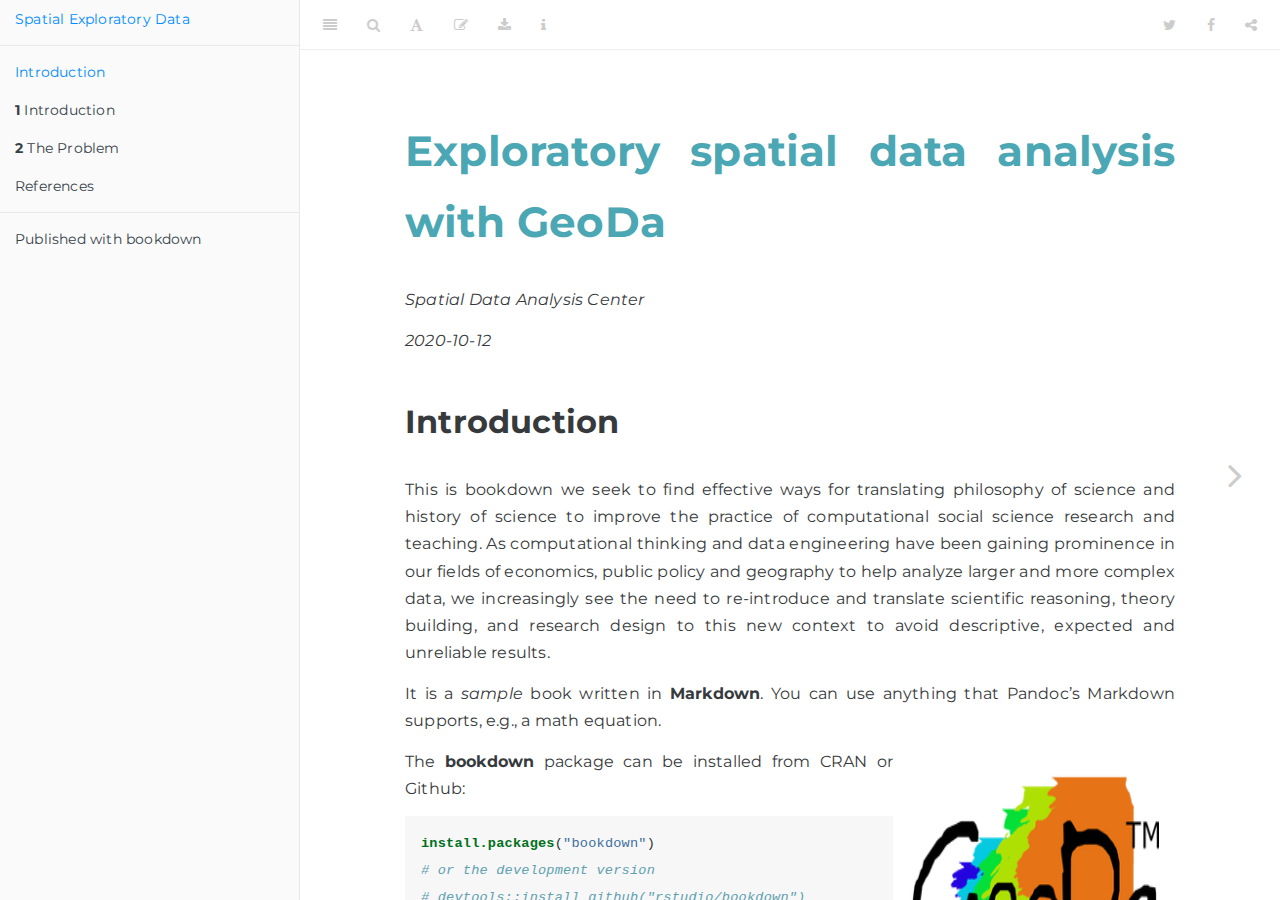
==== docs/index.html @ c588be69 "Add docs folder" ====
<!DOCTYPE html>
<html lang="" xml:lang="">
<head>

  <meta charset="utf-8" />
  <meta http-equiv="X-UA-Compatible" content="IE=edge" />
  <title>Exploratory spatial data analysis with GeoDa</title>
  <meta name="description" content="This is a bookdown example for the data analysis" />
  <meta name="generator" content="bookdown 0.20.6 and GitBook 2.6.7" />

  <meta property="og:title" content="Exploratory spatial data analysis with GeoDa" />
  <meta property="og:type" content="book" />
  
  
  <meta property="og:description" content="This is a bookdown example for the data analysis" />
  <meta name="github-repo" content="rstudio/bookdown-demo" />

  <meta name="twitter:card" content="summary" />
  <meta name="twitter:title" content="Exploratory spatial data analysis with GeoDa" />
  
  <meta name="twitter:description" content="This is a bookdown example for the data analysis" />
  

<meta name="author" content="Spatial Data Analysis Center" />


<meta name="date" content="2020-10-12" />

  <meta name="viewport" content="width=device-width, initial-scale=1" />
  <meta name="apple-mobile-web-app-capable" content="yes" />
  <meta name="apple-mobile-web-app-status-bar-style" content="black" />
  
  

<link rel="next" href="intro.html"/>
<script src="libs/jquery-2.2.3/jquery.min.js"></script>
<link href="libs/gitbook-2.6.7/css/style.css" rel="stylesheet" />
<link href="libs/gitbook-2.6.7/css/plugin-table.css" rel="stylesheet" />
<link href="libs/gitbook-2.6.7/css/plugin-bookdown.css" rel="stylesheet" />
<link href="libs/gitbook-2.6.7/css/plugin-highlight.css" rel="stylesheet" />
<link href="libs/gitbook-2.6.7/css/plugin-search.css" rel="stylesheet" />
<link href="libs/gitbook-2.6.7/css/plugin-fontsettings.css" rel="stylesheet" />
<link href="libs/gitbook-2.6.7/css/plugin-clipboard.css" rel="stylesheet" />









<script src="libs/accessible-code-block-0.0.1/empty-anchor.js"></script>
<link href="libs/anchor-sections-1.0/anchor-sections.css" rel="stylesheet" />
<script src="libs/anchor-sections-1.0/anchor-sections.js"></script>


<style type="text/css">
code.sourceCode > span { display: inline-block; line-height: 1.25; }
code.sourceCode > span { color: inherit; text-decoration: inherit; }
code.sourceCode > span:empty { height: 1.2em; }
.sourceCode { overflow: visible; }
code.sourceCode { white-space: pre; position: relative; }
pre.sourceCode { margin: 0; }
@media screen {
div.sourceCode { overflow: auto; }
}
@media print {
code.sourceCode { white-space: pre-wrap; }
code.sourceCode > span { text-indent: -5em; padding-left: 5em; }
}
pre.numberSource code
  { counter-reset: source-line 0; }
pre.numberSource code > span
  { position: relative; left: -4em; counter-increment: source-line; }
pre.numberSource code > span > a:first-child::before
  { content: counter(source-line);
    position: relative; left: -1em; text-align: right; vertical-align: baseline;
    border: none; display: inline-block;
    -webkit-touch-callout: none; -webkit-user-select: none;
    -khtml-user-select: none; -moz-user-select: none;
    -ms-user-select: none; user-select: none;
    padding: 0 4px; width: 4em;
    color: #aaaaaa;
  }
pre.numberSource { margin-left: 3em; border-left: 1px solid #aaaaaa;  padding-left: 4px; }
div.sourceCode
  {   }
@media screen {
code.sourceCode > span > a:first-child::before { text-decoration: underline; }
}
code span.al { color: #ff0000; font-weight: bold; } /* Alert */
code span.an { color: #60a0b0; font-weight: bold; font-style: italic; } /* Annotation */
code span.at { color: #7d9029; } /* Attribute */
code span.bn { color: #40a070; } /* BaseN */
code span.bu { } /* BuiltIn */
code span.cf { color: #007020; font-weight: bold; } /* ControlFlow */
code span.ch { color: #4070a0; } /* Char */
code span.cn { color: #880000; } /* Constant */
code span.co { color: #60a0b0; font-style: italic; } /* Comment */
code span.cv { color: #60a0b0; font-weight: bold; font-style: italic; } /* CommentVar */
code span.do { color: #ba2121; font-style: italic; } /* Documentation */
code span.dt { color: #902000; } /* DataType */
code span.dv { color: #40a070; } /* DecVal */
code span.er { color: #ff0000; font-weight: bold; } /* Error */
code span.ex { } /* Extension */
code span.fl { color: #40a070; } /* Float */
code span.fu { color: #06287e; } /* Function */
code span.im { } /* Import */
code span.in { color: #60a0b0; font-weight: bold; font-style: italic; } /* Information */
code span.kw { color: #007020; font-weight: bold; } /* Keyword */
code span.op { color: #666666; } /* Operator */
code span.ot { color: #007020; } /* Other */
code span.pp { color: #bc7a00; } /* Preprocessor */
code span.sc { color: #4070a0; } /* SpecialChar */
code span.ss { color: #bb6688; } /* SpecialString */
code span.st { color: #4070a0; } /* String */
code span.va { color: #19177c; } /* Variable */
code span.vs { color: #4070a0; } /* VerbatimString */
code span.wa { color: #60a0b0; font-weight: bold; font-style: italic; } /* Warning */
</style>

<link rel="stylesheet" href="style.css" type="text/css" />
</head>

<body>



  <div class="book without-animation with-summary font-size-2 font-family-1" data-basepath=".">

    <div class="book-summary">
      <nav role="navigation">

<ul class="summary">
<li><a href="./">Spatial Exploratory Data</a></li>

<li class="divider"></li>
<li class="chapter" data-level="" data-path="index.html"><a href="index.html"><i class="fa fa-check"></i>Introduction</a></li>
<li class="chapter" data-level="1" data-path="intro.html"><a href="intro.html"><i class="fa fa-check"></i><b>1</b> Introduction</a></li>
<li class="chapter" data-level="2" data-path="the-problem.html"><a href="the-problem.html"><i class="fa fa-check"></i><b>2</b> The Problem</a></li>
<li class="chapter" data-level="" data-path="references.html"><a href="references.html"><i class="fa fa-check"></i>References</a></li>
<li class="divider"></li>
<li><a href="https://github.com/rstudio/bookdown" target="blank">Published with bookdown</a></li>

</ul>

      </nav>
    </div>

    <div class="book-body">
      <div class="body-inner">
        <div class="book-header" role="navigation">
          <h1>
            <i class="fa fa-circle-o-notch fa-spin"></i><a href="./"><span style='color: #4ba7b3; font-size:42px'>Exploratory spatial data analysis with GeoDa</a>
          </h1>
        </div>

        <div class="page-wrapper" tabindex="-1" role="main">
          <div class="page-inner">

            <section class="normal" id="section-">
<div id="header">
<h1 class="title"><span style='color: #4ba7b3; font-size:42px'>Exploratory spatial data analysis with GeoDa</h1>
<p class="author"><em>Spatial Data Analysis Center</em></p>
<p class="date"><em>2020-10-12</em></p>
</div>
<div id="introduction" class="section level1 unnumbered">
<h1>Introduction</h1>
<p>This is bookdown we seek to find effective ways for translating philosophy of science and history of science to improve the practice of computational social science research and teaching.
As computational thinking and data engineering have been gaining prominence in our fields of economics, public policy and geography to help analyze larger and more complex data, we increasingly see the need to re-introduce and translate scientific reasoning, theory building, and research design to this new context to avoid descriptive, expected and unreliable results.</p>
<p>It is a <em>sample</em> book written in <strong>Markdown</strong>. You can use anything that Pandoc’s Markdown supports, e.g., a math equation.</p>
<p><a href="https://www.crcpress.com/9781138304512"><img src="images/logo.png" width="250" height="375" alt="The geocompr book cover" align="right" style="margin: 0 1em 0 1em" /></a></p>
<p>The <strong>bookdown</strong> package can be installed from CRAN or Github:</p>
<div class="sourceCode" id="cb1"><pre class="sourceCode r"><code class="sourceCode r"><span id="cb1-1"><a href="index.html#cb1-1"></a><span class="kw">install.packages</span>(<span class="st">&quot;bookdown&quot;</span>)</span>
<span id="cb1-2"><a href="index.html#cb1-2"></a><span class="co"># or the development version</span></span>
<span id="cb1-3"><a href="index.html#cb1-3"></a><span class="co"># devtools::install_github(&quot;rstudio/bookdown&quot;)</span></span></code></pre></div>
<p>Remember each Rmd file contains one and only one chapter, and a chapter is defined by the first-level heading <code>#</code>.</p>
<p>To compile this example to PDF, you need XeLaTeX. You are recommended to install TinyTeX (which includes XeLaTeX): <a href="https://yihui.name/tinytex/" class="uri">https://yihui.name/tinytex/</a>.</p>

</div>
            </section>

          </div>
        </div>
      </div>

<a href="intro.html" class="navigation navigation-next navigation-unique" aria-label="Next page"><i class="fa fa-angle-right"></i></a>
    </div>
  </div>
<script src="libs/gitbook-2.6.7/js/app.min.js"></script>
<script src="libs/gitbook-2.6.7/js/lunr.js"></script>
<script src="libs/gitbook-2.6.7/js/clipboard.min.js"></script>
<script src="libs/gitbook-2.6.7/js/plugin-search.js"></script>
<script src="libs/gitbook-2.6.7/js/plugin-sharing.js"></script>
<script src="libs/gitbook-2.6.7/js/plugin-fontsettings.js"></script>
<script src="libs/gitbook-2.6.7/js/plugin-bookdown.js"></script>
<script src="libs/gitbook-2.6.7/js/jquery.highlight.js"></script>
<script src="libs/gitbook-2.6.7/js/plugin-clipboard.js"></script>
<script>
gitbook.require(["gitbook"], function(gitbook) {
gitbook.start({
"sharing": {
"github": false,
"facebook": true,
"twitter": true,
"linkedin": false,
"weibo": false,
"instapaper": false,
"vk": false,
"all": ["facebook", "twitter", "linkedin", "weibo", "instapaper"]
},
"fontsettings": {
"theme": "white",
"family": "sans",
"size": 2
},
"edit": {
"link": "https://github.com/rstudio/bookdown-demo/edit/master/index.Rmd",
"text": "Edit"
},
"history": {
"link": null,
"text": null
},
"view": {
"link": null,
"text": null
},
"download": ["Spatial insights.pdf", "Spatial insights.epub"],
"toc": {
"collapse": "subsection"
}
});
});
</script>

</body>

</html>
---- docs/libs/gitbook-2.6.7/css/style.css ----
/*! normalize.css v2.1.0 | MIT License | git.io/normalize */img,legend{border:0}*,.fa{-webkit-font-smoothing:antialiased}.fa-ul>li,sub,sup{position:relative}.book .book-body .page-wrapper .page-inner section.normal hr:after,.book-langs-index .inner .languages:after,.buttons:after,.dropdown-menu .buttons:after{clear:both}body,html{-ms-text-size-adjust:100%;-webkit-text-size-adjust:100%}article,aside,details,figcaption,figure,footer,header,hgroup,main,nav,section,summary{display:block}audio,canvas,video{display:inline-block}.hidden,[hidden]{display:none}audio:not([controls]){display:none;height:0}html{font-family:sans-serif}body,figure{margin:0}a:focus{outline:dotted thin}a:active,a:hover{outline:0}h1{font-size:2em;margin:.67em 0}abbr[title]{border-bottom:1px dotted}b,strong{font-weight:700}dfn{font-style:italic}hr{-moz-box-sizing:content-box;box-sizing:content-box;height:0}mark{background:#ff0;color:#000}code,kbd,pre,samp{font-family:monospace,serif;font-size:1em}pre{white-space:pre-wrap}q{quotes:"\201C" "\201D" "\2018" "\2019"}small{font-size:80%}sub,sup{font-size:75%;line-height:0;vertical-align:baseline}sup{top:-.5em}sub{bottom:-.25em}svg:not(:root){overflow:hidden}fieldset{border:1px solid silver;margin:0 2px;padding:.35em .625em .75em}legend{padding:0}button,input,select,textarea{font-family:inherit;font-size:100%;margin:0}button,input{line-height:normal}button,select{text-transform:none}button,html input[type=button],input[type=reset],input[type=submit]{-webkit-appearance:button;cursor:pointer}button[disabled],html input[disabled]{cursor:default}input[type=checkbox],input[type=radio]{box-sizing:border-box;padding:0}input[type=search]{-webkit-appearance:textfield;-moz-box-sizing:content-box;-webkit-box-sizing:content-box;box-sizing:content-box}input[type=search]::-webkit-search-cancel-button{margin-right:10px;}button::-moz-focus-inner,input::-moz-focus-inner{border:0;padding:0}textarea{overflow:auto;vertical-align:top}table{border-collapse:collapse;border-spacing:0}/*!
 * Preboot v2
 *
 * Open sourced under MIT license by @mdo.
 * Some variables and mixins from Bootstrap (Apache 2 license).
 */.link-inherit,.link-inherit:focus,.link-inherit:hover{color:inherit}.fa,.fa-stack{display:inline-block}/*!
 *  Font Awesome 4.1.0 by @davegandy - http://fontawesome.io - @fontawesome
 *  License - http://fontawesome.io/license (Font: SIL OFL 1.1, CSS: MIT License)
 */@font-face{font-family:FontAwesome;src:url(./fontawesome/fontawesome-webfont.ttf?v=4.1.0) format('truetype');font-weight:400;font-style:normal}.fa{font-family:FontAwesome;font-style:normal;font-weight:400;line-height:1;-moz-osx-font-smoothing:grayscale}.book .book-header,.book .book-summary{font-family:"Helvetica Neue",Helvetica,Arial,sans-serif}.fa-lg{font-size:1.33333333em;line-height:.75em;vertical-align:-15%}.fa-2x{font-size:2em}.fa-3x{font-size:3em}.fa-4x{font-size:4em}.fa-5x{font-size:5em}.fa-fw{width:1.28571429em;text-align:center}.fa-ul{padding-left:0;margin-left:2.14285714em;list-style-type:none}.fa-li{position:absolute;left:-2.14285714em;width:2.14285714em;top:.14285714em;text-align:center}.fa-li.fa-lg{left:-1.85714286em}.fa-border{padding:.2em .25em .15em;border:.08em solid #eee;border-radius:.1em}.pull-right{float:right}.pull-left{float:left}.fa.pull-left{margin-right:.3em}.fa.pull-right{margin-left:.3em}.fa-spin{-webkit-animation:spin 2s infinite linear;-moz-animation:spin 2s infinite linear;-o-animation:spin 2s infinite linear;animation:spin 2s infinite linear}@-moz-keyframes spin{0%{-moz-transform:rotate(0)}100%{-moz-transform:rotate(359deg)}}@-webkit-keyframes spin{0%{-webkit-transform:rotate(0)}100%{-webkit-transform:rotate(359deg)}}@-o-keyframes spin{0%{-o-transform:rotate(0)}100%{-o-transform:rotate(359deg)}}@keyframes spin{0%{-webkit-transform:rotate(0);transform:rotate(0)}100%{-webkit-transform:rotate(359deg);transform:rotate(359deg)}}.fa-rotate-90{filter:progid:DXImageTransform.Microsoft.BasicImage(rotation=1);-webkit-transform:rotate(90deg);-moz-transform:rotate(90deg);-ms-transform:rotate(90deg);-o-transform:rotate(90deg);transform:rotate(90deg)}.fa-rotate-180{filter:progid:DXImageTransform.Microsoft.BasicImage(rotation=2);-webkit-transform:rotate(180deg);-moz-transform:rotate(180deg);-ms-transform:rotate(180deg);-o-transform:rotate(180deg);transform:rotate(180deg)}.fa-rotate-270{filter:progid:DXImageTransform.Microsoft.BasicImage(rotation=3);-webkit-transform:rotate(270deg);-moz-transform:rotate(270deg);-ms-transform:rotate(270deg);-o-transform:rotate(270deg);transform:rotate(270deg)}.fa-flip-horizontal{filter:progid:DXImageTransform.Microsoft.BasicImage(rotation=0, mirror=1);-webkit-transform:scale(-1,1);-moz-transform:scale(-1,1);-ms-transform:scale(-1,1);-o-transform:scale(-1,1);transform:scale(-1,1)}.fa-flip-vertical{filter:progid:DXImageTransform.Microsoft.BasicImage(rotation=2, mirror=1);-webkit-transform:scale(1,-1);-moz-transform:scale(1,-1);-ms-transform:scale(1,-1);-o-transform:scale(1,-1);transform:scale(1,-1)}.fa-stack{position:relative;width:2em;height:2em;line-height:2em;vertical-align:middle}.fa-stack-1x,.fa-stack-2x{position:absolute;left:0;width:100%;text-align:center}.fa-stack-1x{line-height:inherit}.fa-stack-2x{font-size:2em}.fa-inverse{color:#fff}.fa-glass:before{content:"\f000"}.fa-music:before{content:"\f001"}.fa-search:before{content:"\f002"}.fa-envelope-o:before{content:"\f003"}.fa-heart:before{content:"\f004"}.fa-star:before{content:"\f005"}.fa-star-o:before{content:"\f006"}.fa-user:before{content:"\f007"}.fa-film:before{content:"\f008"}.fa-th-large:before{content:"\f009"}.fa-th:before{content:"\f00a"}.fa-th-list:before{content:"\f00b"}.fa-check:before{content:"\f00c"}.fa-times:before{content:"\f00d"}.fa-search-plus:before{content:"\f00e"}.fa-search-minus:before{content:"\f010"}.fa-power-off:before{content:"\f011"}.fa-signal:before{content:"\f012"}.fa-cog:before,.fa-gear:before{content:"\f013"}.fa-trash-o:before{content:"\f014"}.fa-home:before{content:"\f015"}.fa-file-o:before{content:"\f016"}.fa-clock-o:before{content:"\f017"}.fa-road:before{content:"\f018"}.fa-download:before{content:"\f019"}.fa-arrow-circle-o-down:before{content:"\f01a"}.fa-arrow-circle-o-up:before{content:"\f01b"}.fa-inbox:before{content:"\f01c"}.fa-play-circle-o:before{content:"\f01d"}.fa-repeat:before,.fa-rotate-right:before{content:"\f01e"}.fa-refresh:before{content:"\f021"}.fa-list-alt:before{content:"\f022"}.fa-lock:before{content:"\f023"}.fa-flag:before{content:"\f024"}.fa-headphones:before{content:"\f025"}.fa-volume-off:before{content:"\f026"}.fa-volume-down:before{content:"\f027"}.fa-volume-up:before{content:"\f028"}.fa-qrcode:before{content:"\f029"}.fa-barcode:before{content:"\f02a"}.fa-tag:before{content:"\f02b"}.fa-tags:before{content:"\f02c"}.fa-book:before{content:"\f02d"}.fa-bookmark:before{content:"\f02e"}.fa-print:before{content:"\f02f"}.fa-camera:before{content:"\f030"}.fa-font:before{content:"\f031"}.fa-bold:before{content:"\f032"}.fa-italic:before{content:"\f033"}.fa-text-height:before{content:"\f034"}.fa-text-width:before{content:"\f035"}.fa-align-left:before{content:"\f036"}.fa-align-center:before{content:"\f037"}.fa-align-right:before{content:"\f038"}.fa-align-justify:before{content:"\f039"}.fa-list:before{content:"\f03a"}.fa-dedent:before,.fa-outdent:before{content:"\f03b"}.fa-indent:before{content:"\f03c"}.fa-video-camera:before{content:"\f03d"}.fa-image:before,.fa-photo:before,.fa-picture-o:before{content:"\f03e"}.fa-pencil:before{content:"\f040"}.fa-map-marker:before{content:"\f041"}.fa-adjust:before{content:"\f042"}.fa-tint:before{content:"\f043"}.fa-edit:before,.fa-pencil-square-o:before{content:"\f044"}.fa-share-square-o:before{content:"\f045"}.fa-check-square-o:before{content:"\f046"}.fa-arrows:before{content:"\f047"}.fa-step-backward:before{content:"\f048"}.fa-fast-backward:before{content:"\f049"}.fa-backward:before{content:"\f04a"}.fa-play:before{content:"\f04b"}.fa-pause:before{content:"\f04c"}.fa-stop:before{content:"\f04d"}.fa-forward:before{content:"\f04e"}.fa-fast-forward:before{content:"\f050"}.fa-step-forward:before{content:"\f051"}.fa-eject:before{content:"\f052"}.fa-chevron-left:before{content:"\f053"}.fa-chevron-right:before{content:"\f054"}.fa-plus-circle:before{content:"\f055"}.fa-minus-circle:before{content:"\f056"}.fa-times-circle:before{content:"\f057"}.fa-check-circle:before{content:"\f058"}.fa-question-circle:before{content:"\f059"}.fa-info-circle:before{content:"\f05a"}.fa-crosshairs:before{content:"\f05b"}.fa-times-circle-o:before{content:"\f05c"}.fa-check-circle-o:before{content:"\f05d"}.fa-ban:before{content:"\f05e"}.fa-arrow-left:before{content:"\f060"}.fa-arrow-right:before{content:"\f061"}.fa-arrow-up:before{content:"\f062"}.fa-arrow-down:before{content:"\f063"}.fa-mail-forward:before,.fa-share:before{content:"\f064"}.fa-expand:before{content:"\f065"}.fa-compress:before{content:"\f066"}.fa-plus:before{content:"\f067"}.fa-minus:before{content:"\f068"}.fa-asterisk:before{content:"\f069"}.fa-exclamation-circle:before{content:"\f06a"}.fa-gift:before{content:"\f06b"}.fa-leaf:before{content:"\f06c"}.fa-fire:before{content:"\f06d"}.fa-eye:before{content:"\f06e"}.fa-eye-slash:before{content:"\f070"}.fa-exclamation-triangle:before,.fa-warning:before{content:"\f071"}.fa-plane:before{content:"\f072"}.fa-calendar:before{content:"\f073"}.fa-random:before{content:"\f074"}.fa-comment:before{content:"\f075"}.fa-magnet:before{content:"\f076"}.fa-chevron-up:before{content:"\f077"}.fa-chevron-down:before{content:"\f078"}.fa-retweet:before{content:"\f079"}.fa-shopping-cart:before{content:"\f07a"}.fa-folder:before{content:"\f07b"}.fa-folder-open:before{content:"\f07c"}.fa-arrows-v:before{content:"\f07d"}.fa-arrows-h:before{content:"\f07e"}.fa-bar-chart-o:before{content:"\f080"}.fa-twitter-square:before{content:"\f081"}.fa-facebook-square:before{content:"\f082"}.fa-camera-retro:before{content:"\f083"}.fa-key:before{content:"\f084"}.fa-cogs:before,.fa-gears:before{content:"\f085"}.fa-comments:before{content:"\f086"}.fa-thumbs-o-up:before{content:"\f087"}.fa-thumbs-o-down:before{content:"\f088"}.fa-star-half:before{content:"\f089"}.fa-heart-o:before{content:"\f08a"}.fa-sign-out:before{content:"\f08b"}.fa-linkedin-square:before{content:"\f08c"}.fa-thumb-tack:before{content:"\f08d"}.fa-external-link:before{content:"\f08e"}.fa-sign-in:before{content:"\f090"}.fa-trophy:before{content:"\f091"}.fa-github-square:before{content:"\f092"}.fa-upload:before{content:"\f093"}.fa-lemon-o:before{content:"\f094"}.fa-phone:before{content:"\f095"}.fa-square-o:before{content:"\f096"}.fa-bookmark-o:before{content:"\f097"}.fa-phone-square:before{content:"\f098"}.fa-twitter:before{content:"\f099"}.fa-facebook:before{content:"\f09a"}.fa-github:before{content:"\f09b"}.fa-unlock:before{content:"\f09c"}.fa-credit-card:before{content:"\f09d"}.fa-rss:before{content:"\f09e"}.fa-hdd-o:before{content:"\f0a0"}.fa-bullhorn:before{content:"\f0a1"}.fa-bell:before{content:"\f0f3"}.fa-certificate:before{content:"\f0a3"}.fa-hand-o-right:before{content:"\f0a4"}.fa-hand-o-left:before{content:"\f0a5"}.fa-hand-o-up:before{content:"\f0a6"}.fa-hand-o-down:before{content:"\f0a7"}.fa-arrow-circle-left:before{content:"\f0a8"}.fa-arrow-circle-right:before{content:"\f0a9"}.fa-arrow-circle-up:before{content:"\f0aa"}.fa-arrow-circle-down:before{content:"\f0ab"}.fa-globe:before{content:"\f0ac"}.fa-wrench:before{content:"\f0ad"}.fa-tasks:before{content:"\f0ae"}.fa-filter:before{content:"\f0b0"}.fa-briefcase:before{content:"\f0b1"}.fa-arrows-alt:before{content:"\f0b2"}.fa-group:before,.fa-users:before{content:"\f0c0"}.fa-chain:before,.fa-link:before{content:"\f0c1"}.fa-cloud:before{content:"\f0c2"}.fa-flask:before{content:"\f0c3"}.fa-cut:before,.fa-scissors:before{content:"\f0c4"}.fa-copy:before,.fa-files-o:before{content:"\f0c5"}.fa-paperclip:before{content:"\f0c6"}.fa-floppy-o:before,.fa-save:before{content:"\f0c7"}.fa-square:before{content:"\f0c8"}.fa-bars:before,.fa-navicon:before,.fa-reorder:before{content:"\f0c9"}.fa-list-ul:before{content:"\f0ca"}.fa-list-ol:before{content:"\f0cb"}.fa-strikethrough:before{content:"\f0cc"}.fa-underline:before{content:"\f0cd"}.fa-table:before{content:"\f0ce"}.fa-magic:before{content:"\f0d0"}.fa-truck:before{content:"\f0d1"}.fa-pinterest:before{content:"\f0d2"}.fa-pinterest-square:before{content:"\f0d3"}.fa-google-plus-square:before{content:"\f0d4"}.fa-google-plus:before{content:"\f0d5"}.fa-money:before{content:"\f0d6"}.fa-caret-down:before{content:"\f0d7"}.fa-caret-up:before{content:"\f0d8"}.fa-caret-left:before{content:"\f0d9"}.fa-caret-right:before{content:"\f0da"}.fa-columns:before{content:"\f0db"}.fa-sort:before,.fa-unsorted:before{content:"\f0dc"}.fa-sort-desc:before,.fa-sort-down:before{content:"\f0dd"}.fa-sort-asc:before,.fa-sort-up:before{content:"\f0de"}.fa-envelope:before{content:"\f0e0"}.fa-linkedin:before{content:"\f0e1"}.fa-rotate-left:before,.fa-undo:before{content:"\f0e2"}.fa-gavel:before,.fa-legal:before{content:"\f0e3"}.fa-dashboard:before,.fa-tachometer:before{content:"\f0e4"}.fa-comment-o:before{content:"\f0e5"}.fa-comments-o:before{content:"\f0e6"}.fa-bolt:before,.fa-flash:before{content:"\f0e7"}.fa-sitemap:before{content:"\f0e8"}.fa-umbrella:before{content:"\f0e9"}.fa-clipboard:before,.fa-paste:before{content:"\f0ea"}.fa-lightbulb-o:before{content:"\f0eb"}.fa-exchange:before{content:"\f0ec"}.fa-cloud-download:before{content:"\f0ed"}.fa-cloud-upload:before{content:"\f0ee"}.fa-user-md:before{content:"\f0f0"}.fa-stethoscope:before{content:"\f0f1"}.fa-suitcase:before{content:"\f0f2"}.fa-bell-o:before{content:"\f0a2"}.fa-coffee:before{content:"\f0f4"}.fa-cutlery:before{content:"\f0f5"}.fa-file-text-o:before{content:"\f0f6"}.fa-building-o:before{content:"\f0f7"}.fa-hospital-o:before{content:"\f0f8"}.fa-ambulance:before{content:"\f0f9"}.fa-medkit:before{content:"\f0fa"}.fa-fighter-jet:before{content:"\f0fb"}.fa-beer:before{content:"\f0fc"}.fa-h-square:before{content:"\f0fd"}.fa-plus-square:before{content:"\f0fe"}.fa-angle-double-left:before{content:"\f100"}.fa-angle-double-right:before{content:"\f101"}.fa-angle-double-up:before{content:"\f102"}.fa-angle-double-down:before{content:"\f103"}.fa-angle-left:before{content:"\f104"}.fa-angle-right:before{content:"\f105"}.fa-angle-up:before{content:"\f106"}.fa-angle-down:before{content:"\f107"}.fa-desktop:before{content:"\f108"}.fa-laptop:before{content:"\f109"}.fa-tablet:before{content:"\f10a"}.fa-mobile-phone:before,.fa-mobile:before{content:"\f10b"}.fa-circle-o:before{content:"\f10c"}.fa-quote-left:before{content:"\f10d"}.fa-quote-right:before{content:"\f10e"}.fa-spinner:before{content:"\f110"}.fa-circle:before{content:"\f111"}.fa-mail-reply:before,.fa-reply:before{content:"\f112"}.fa-github-alt:before{content:"\f113"}.fa-folder-o:before{content:"\f114"}.fa-folder-open-o:before{content:"\f115"}.fa-smile-o:before{content:"\f118"}.fa-frown-o:before{content:"\f119"}.fa-meh-o:before{content:"\f11a"}.fa-gamepad:before{content:"\f11b"}.fa-keyboard-o:before{content:"\f11c"}.fa-flag-o:before{content:"\f11d"}.fa-flag-checkered:before{content:"\f11e"}.fa-terminal:before{content:"\f120"}.fa-code:before{content:"\f121"}.fa-mail-reply-all:before,.fa-reply-all:before{content:"\f122"}.fa-star-half-empty:before,.fa-star-half-full:before,.fa-star-half-o:before{content:"\f123"}.fa-location-arrow:before{content:"\f124"}.fa-crop:before{content:"\f125"}.fa-code-fork:before{content:"\f126"}.fa-chain-broken:before,.fa-unlink:before{content:"\f127"}.fa-question:before{content:"\f128"}.fa-info:before{content:"\f129"}.fa-exclamation:before{content:"\f12a"}.fa-superscript:before{content:"\f12b"}.fa-subscript:before{content:"\f12c"}.fa-eraser:before{content:"\f12d"}.fa-puzzle-piece:before{content:"\f12e"}.fa-microphone:before{content:"\f130"}.fa-microphone-slash:before{content:"\f131"}.fa-shield:before{content:"\f132"}.fa-calendar-o:before{content:"\f133"}.fa-fire-extinguisher:before{content:"\f134"}.fa-rocket:before{content:"\f135"}.fa-maxcdn:before{content:"\f136"}.fa-chevron-circle-left:before{content:"\f137"}.fa-chevron-circle-right:before{content:"\f138"}.fa-chevron-circle-up:before{content:"\f139"}.fa-chevron-circle-down:before{content:"\f13a"}.fa-html5:before{content:"\f13b"}.fa-css3:before{content:"\f13c"}.fa-anchor:before{content:"\f13d"}.fa-unlock-alt:before{content:"\f13e"}.fa-bullseye:before{content:"\f140"}.fa-ellipsis-h:before{content:"\f141"}.fa-ellipsis-v:before{content:"\f142"}.fa-rss-square:before{content:"\f143"}.fa-play-circle:before{content:"\f144"}.fa-ticket:before{content:"\f145"}.fa-minus-square:before{content:"\f146"}.fa-minus-square-o:before{content:"\f147"}.fa-level-up:before{content:"\f148"}.fa-level-down:before{content:"\f149"}.fa-check-square:before{content:"\f14a"}.fa-pencil-square:before{content:"\f14b"}.fa-external-link-square:before{content:"\f14c"}.fa-share-square:before{content:"\f14d"}.fa-compass:before{content:"\f14e"}.fa-caret-square-o-down:before,.fa-toggle-down:before{content:"\f150"}.fa-caret-square-o-up:before,.fa-toggle-up:before{content:"\f151"}.fa-caret-square-o-right:before,.fa-toggle-right:before{content:"\f152"}.fa-eur:before,.fa-euro:before{content:"\f153"}.fa-gbp:before{content:"\f154"}.fa-dollar:before,.fa-usd:before{content:"\f155"}.fa-inr:before,.fa-rupee:before{content:"\f156"}.fa-cny:before,.fa-jpy:before,.fa-rmb:before,.fa-yen:before{content:"\f157"}.fa-rouble:before,.fa-rub:before,.fa-ruble:before{content:"\f158"}.fa-krw:before,.fa-won:before{content:"\f159"}.fa-bitcoin:before,.fa-btc:before{content:"\f15a"}.fa-file:before{content:"\f15b"}.fa-file-text:before{content:"\f15c"}.fa-sort-alpha-asc:before{content:"\f15d"}.fa-sort-alpha-desc:before{content:"\f15e"}.fa-sort-amount-asc:before{content:"\f160"}.fa-sort-amount-desc:before{content:"\f161"}.fa-sort-numeric-asc:before{content:"\f162"}.fa-sort-numeric-desc:before{content:"\f163"}.fa-thumbs-up:before{content:"\f164"}.fa-thumbs-down:before{content:"\f165"}.fa-youtube-square:before{content:"\f166"}.fa-youtube:before{content:"\f167"}.fa-xing:before{content:"\f168"}.fa-xing-square:before{content:"\f169"}.fa-youtube-play:before{content:"\f16a"}.fa-dropbox:before{content:"\f16b"}.fa-stack-overflow:before{content:"\f16c"}.fa-instagram:before{content:"\f16d"}.fa-flickr:before{content:"\f16e"}.fa-adn:before{content:"\f170"}.fa-bitbucket:before{content:"\f171"}.fa-bitbucket-square:before{content:"\f172"}.fa-tumblr:before{content:"\f173"}.fa-tumblr-square:before{content:"\f174"}.fa-long-arrow-down:before{content:"\f175"}.fa-long-arrow-up:before{content:"\f176"}.fa-long-arrow-left:before{content:"\f177"}.fa-long-arrow-right:before{content:"\f178"}.fa-apple:before{content:"\f179"}.fa-windows:before{content:"\f17a"}.fa-android:before{content:"\f17b"}.fa-linux:before{content:"\f17c"}.fa-dribbble:before{content:"\f17d"}.fa-skype:before{content:"\f17e"}.fa-foursquare:before{content:"\f180"}.fa-trello:before{content:"\f181"}.fa-female:before{content:"\f182"}.fa-male:before{content:"\f183"}.fa-gittip:before{content:"\f184"}.fa-sun-o:before{content:"\f185"}.fa-moon-o:before{content:"\f186"}.fa-archive:before{content:"\f187"}.fa-bug:before{content:"\f188"}.fa-vk:before{content:"\f189"}.fa-weibo:before{content:"\f18a"}.fa-renren:before{content:"\f18b"}.fa-pagelines:before{content:"\f18c"}.fa-stack-exchange:before{content:"\f18d"}.fa-arrow-circle-o-right:before{content:"\f18e"}.fa-arrow-circle-o-left:before{content:"\f190"}.fa-caret-square-o-left:before,.fa-toggle-left:before{content:"\f191"}.fa-dot-circle-o:before{content:"\f192"}.fa-wheelchair:before{content:"\f193"}.fa-vimeo-square:before{content:"\f194"}.fa-try:before,.fa-turkish-lira:before{content:"\f195"}.fa-plus-square-o:before{content:"\f196"}.fa-space-shuttle:before{content:"\f197"}.fa-slack:before{content:"\f198"}.fa-envelope-square:before{content:"\f199"}.fa-wordpress:before{content:"\f19a"}.fa-openid:before{content:"\f19b"}.fa-bank:before,.fa-institution:before,.fa-university:before{content:"\f19c"}.fa-graduation-cap:before,.fa-mortar-board:before{content:"\f19d"}.fa-yahoo:before{content:"\f19e"}.fa-google:before{content:"\f1a0"}.fa-reddit:before{content:"\f1a1"}.fa-reddit-square:before{content:"\f1a2"}.fa-stumbleupon-circle:before{content:"\f1a3"}.fa-stumbleupon:before{content:"\f1a4"}.fa-delicious:before{content:"\f1a5"}.fa-digg:before{content:"\f1a6"}.fa-pied-piper-square:before,.fa-pied-piper:before{content:"\f1a7"}.fa-pied-piper-alt:before{content:"\f1a8"}.fa-drupal:before{content:"\f1a9"}.fa-joomla:before{content:"\f1aa"}.fa-language:before{content:"\f1ab"}.fa-fax:before{content:"\f1ac"}.fa-building:before{content:"\f1ad"}.fa-child:before{content:"\f1ae"}.fa-paw:before{content:"\f1b0"}.fa-spoon:before{content:"\f1b1"}.fa-cube:before{content:"\f1b2"}.fa-cubes:before{content:"\f1b3"}.fa-behance:before{content:"\f1b4"}.fa-behance-square:before{content:"\f1b5"}.fa-steam:before{content:"\f1b6"}.fa-steam-square:before{content:"\f1b7"}.fa-recycle:before{content:"\f1b8"}.fa-automobile:before,.fa-car:before{content:"\f1b9"}.fa-cab:before,.fa-taxi:before{content:"\f1ba"}.fa-tree:before{content:"\f1bb"}.fa-spotify:before{content:"\f1bc"}.fa-deviantart:before{content:"\f1bd"}.fa-soundcloud:before{content:"\f1be"}.fa-database:before{content:"\f1c0"}.fa-file-pdf-o:before{content:"\f1c1"}.fa-file-word-o:before{content:"\f1c2"}.fa-file-excel-o:before{content:"\f1c3"}.fa-file-powerpoint-o:before{content:"\f1c4"}.fa-file-image-o:before,.fa-file-photo-o:before,.fa-file-picture-o:before{content:"\f1c5"}.fa-file-archive-o:before,.fa-file-zip-o:before{content:"\f1c6"}.fa-file-audio-o:before,.fa-file-sound-o:before{content:"\f1c7"}.fa-file-movie-o:before,.fa-file-video-o:before{content:"\f1c8"}.fa-file-code-o:before{content:"\f1c9"}.fa-vine:before{content:"\f1ca"}.fa-codepen:before{content:"\f1cb"}.fa-jsfiddle:before{content:"\f1cc"}.fa-life-bouy:before,.fa-life-ring:before,.fa-life-saver:before,.fa-support:before{content:"\f1cd"}.fa-circle-o-notch:before{content:"\f1ce"}.fa-ra:before,.fa-rebel:before{content:"\f1d0"}.fa-empire:before,.fa-ge:before{content:"\f1d1"}.fa-git-square:before{content:"\f1d2"}.fa-git:before{content:"\f1d3"}.fa-hacker-news:before{content:"\f1d4"}.fa-tencent-weibo:before{content:"\f1d5"}.fa-qq:before{content:"\f1d6"}.fa-wechat:before,.fa-weixin:before{content:"\f1d7"}.fa-paper-plane:before,.fa-send:before{content:"\f1d8"}.fa-paper-plane-o:before,.fa-send-o:before{content:"\f1d9"}.fa-history:before{content:"\f1da"}.fa-circle-thin:before{content:"\f1db"}.fa-header:before{content:"\f1dc"}.fa-paragraph:before{content:"\f1dd"}.fa-sliders:before{content:"\f1de"}.fa-share-alt:before{content:"\f1e0"}.fa-share-alt-square:before{content:"\f1e1"}.fa-bomb:before{content:"\f1e2"}.book-langs-index{width:100%;height:100%;padding:40px 0;margin:0;overflow:auto}@media (max-width:600px){.book-langs-index{padding:0}}.book-langs-index .inner{max-width:600px;width:100%;margin:0 auto;padding:30px;background:#fff;border-radius:3px}.book-langs-index .inner h3{margin:0}.book-langs-index .inner .languages{list-style:none;padding:20px 30px;margin-top:20px;border-top:1px solid #eee}.book-langs-index .inner .languages:after,.book-langs-index .inner .languages:before{content:" ";display:table;line-height:0}.book-langs-index .inner .languages li{width:50%;float:left;padding:10px 5px;font-size:16px}@media (max-width:600px){.book-langs-index .inner .languages li{width:100%;max-width:100%}}.book .book-header{overflow:visible;height:50px;padding:0 8px;z-index:2;font-size:.85em;color:#7e888b;background:0 0}.book .book-header .btn{display:block;height:50px;padding:0 15px;border-bottom:none;color:#ccc;text-transform:uppercase;line-height:50px;-webkit-box-shadow:none!important;box-shadow:none!important;position:relative;font-size:14px}.book .book-header .btn:hover{position:relative;text-decoration:none;color:#444;background:0 0}.book .book-header h1{margin:0;font-size:20px;font-weight:200;text-align:center;line-height:50px;opacity:0;padding-left:200px;padding-right:200px;-webkit-transition:opacity .2s ease;-moz-transition:opacity .2s ease;-o-transition:opacity .2s ease;transition:opacity .2s ease;overflow:hidden;text-overflow:ellipsis;white-space:nowrap}.book .book-header h1 a,.book .book-header h1 a:hover{color:inherit;text-decoration:none}@media (max-width:1000px){.book .book-header h1{display:none}}.book .book-header h1 i{display:none}.book .book-header:hover h1{opacity:1}.book.is-loading .book-header h1 i{display:inline-block}.book.is-loading .book-header h1 a{display:none}.dropdown{position:relative}.dropdown-menu{position:absolute;top:100%;left:0;z-index:100;display:none;float:left;min-width:160px;padding:0;margin:2px 0 0;list-style:none;font-size:14px;background-color:#fafafa;border:1px solid rgba(0,0,0,.07);border-radius:1px;-webkit-box-shadow:0 6px 12px rgba(0,0,0,.175);box-shadow:0 6px 12px rgba(0,0,0,.175);background-clip:padding-box}.dropdown-menu.open{display:block}.dropdown-menu.dropdown-left{left:auto;right:4%}.dropdown-menu.dropdown-left .dropdown-caret{right:14px;left:auto}.dropdown-menu .dropdown-caret{position:absolute;top:-8px;left:14px;width:18px;height:10px;float:left;overflow:hidden}.dropdown-menu .dropdown-caret .caret-inner,.dropdown-menu .dropdown-caret .caret-outer{display:inline-block;top:0;border-left:9px solid transparent;border-right:9px solid transparent;position:absolute}.dropdown-menu .dropdown-caret .caret-outer{border-bottom:9px solid rgba(0,0,0,.1);height:auto;left:0;width:auto;margin-left:-1px}.dropdown-menu .dropdown-caret .caret-inner{margin-top:-1px;top:1px;border-bottom:9px solid #fafafa}.dropdown-menu .buttons{border-bottom:1px solid rgba(0,0,0,.07)}.dropdown-menu .buttons:after,.dropdown-menu .buttons:before{content:" ";display:table;line-height:0}.dropdown-menu .buttons:last-child{border-bottom:none}.dropdown-menu .buttons .button{border:0;background-color:transparent;color:#a6a6a6;width:100%;text-align:center;float:left;line-height:1.42857143;padding:8px 4px}.alert,.dropdown-menu .buttons .button:hover{color:#444}.dropdown-menu .buttons .button:focus,.dropdown-menu .buttons .button:hover{outline:0}.dropdown-menu .buttons .button.size-2{width:50%}.dropdown-menu .buttons .button.size-3{width:33%}.alert{padding:15px;margin-bottom:20px;background:#eee;border-bottom:5px solid #ddd}.alert-success{background:#dff0d8;border-color:#d6e9c6;color:#3c763d}.alert-info{background:#d9edf7;border-color:#bce8f1;color:#31708f}.alert-danger{background:#f2dede;border-color:#ebccd1;color:#a94442}.alert-warning{background:#fcf8e3;border-color:#faebcc;color:#8a6d3b}.book .book-summary{position:absolute;top:0;left:-300px;bottom:0;z-index:1;width:300px;color:#364149;background:#fafafa;border-right:1px solid rgba(0,0,0,.07);-webkit-transition:left 250ms ease;-moz-transition:left 250ms ease;-o-transition:left 250ms ease;transition:left 250ms ease}.book .book-summary ul.summary{position:absolute;top:0;left:0;right:0;bottom:0;overflow-y:auto;list-style:none;margin:0;padding:0;-webkit-transition:top .5s ease;-moz-transition:top .5s ease;-o-transition:top .5s ease;transition:top .5s ease}.book .book-summary ul.summary li{list-style:none}.book .book-summary ul.summary li.divider{height:1px;margin:7px 0;overflow:hidden;background:rgba(0,0,0,.07)}.book .book-summary ul.summary li i.fa-check{display:none;position:absolute;right:9px;top:16px;font-size:9px;color:#3c3}.book .book-summary ul.summary li.done>a{color:#364149;font-weight:400}.book .book-summary ul.summary li.done>a i{display:inline}.book .book-summary ul.summary li a,.book .book-summary ul.summary li span{display:block;padding:10px 15px;border-bottom:none;color:#364149;background:0 0;text-overflow:ellipsis;overflow:hidden;white-space:nowrap;position:relative}.book .book-summary ul.summary li span{cursor:not-allowed;opacity:.3;filter:alpha(opacity=30)}.book .book-summary ul.summary li a:hover,.book .book-summary ul.summary li.active>a{color:#008cff;background:0 0;text-decoration:none}.book .book-summary ul.summary li ul{padding-left:20px}@media (max-width:600px){.book .book-summary{width:calc(100% - 60px);bottom:0;left:-100%}}.book.with-summary .book-summary{left:0}.book.without-animation .book-summary{-webkit-transition:none!important;-moz-transition:none!important;-o-transition:none!important;transition:none!important}.book{position:relative;width:100%;height:100%}.book .book-body,.book .book-body .body-inner{position:absolute;top:0;left:0;overflow-y:auto;bottom:0;right:0}.book .book-body{color:#000;background:#fff;-webkit-transition:left 250ms ease;-moz-transition:left 250ms ease;-o-transition:left 250ms ease;transition:left 250ms ease}.book .book-body .page-wrapper{position:relative;outline:0}.book .book-body .page-wrapper .page-inner{max-width:800px;margin:0 auto;padding:20px 0 40px}.book .book-body .page-wrapper .page-inner section{margin:0;padding:5px 15px;background:#fff;border-radius:2px;line-height:1.7;font-size:1.6rem}.book .book-body .page-wrapper .page-inner .btn-group .btn{border-radius:0;background:#eee;border:0}@media (max-width:1240px){.book .book-body{-webkit-transition:-webkit-transform 250ms ease;-moz-transition:-moz-transform 250ms ease;-o-transition:-o-transform 250ms ease;transition:transform 250ms ease;padding-bottom:20px}.book .book-body .body-inner{position:static;min-height:calc(100% - 50px)}}@media (min-width:600px){.book.with-summary .book-body{left:300px}}@media (max-width:600px){.book.with-summary{overflow:hidden}.book.with-summary .book-body{-webkit-transform:translate(calc(100% - 60px),0);-moz-transform:translate(calc(100% - 60px),0);-ms-transform:translate(calc(100% - 60px),0);-o-transform:translate(calc(100% - 60px),0);transform:translate(calc(100% - 60px),0)}}.book.without-animation .book-body{-webkit-transition:none!important;-moz-transition:none!important;-o-transition:none!important;transition:none!important}.buttons:after,.buttons:before{content:" ";display:table;line-height:0}.button{border:0;background:#eee;color:#666;width:100%;text-align:center;float:left;line-height:1.42857143;padding:8px 4px}.button:hover{color:#444}.button:focus,.button:hover{outline:0}.button.size-2{width:50%}.button.size-3{width:33%}.book .book-body .page-wrapper .page-inner section{display:none}.book .book-body .page-wrapper .page-inner section.normal{display:block;word-wrap:break-word;overflow:hidden;color:#333;line-height:1.7;text-size-adjust:100%;-ms-text-size-adjust:100%;-webkit-text-size-adjust:100%;-moz-text-size-adjust:100%}.book .book-body .page-wrapper .page-inner section.normal *{box-sizing:border-box;-webkit-box-sizing:border-box;}.book .book-body .page-wrapper .page-inner section.normal>:first-child{margin-top:0!important}.book .book-body .page-wrapper .page-inner section.normal>:last-child{margin-bottom:0!important}.book .book-body .page-wrapper .page-inner section.normal blockquote,.book .book-body .page-wrapper .page-inner section.normal code,.book .book-body .page-wrapper .page-inner section.normal figure,.book .book-body .page-wrapper .page-inner section.normal img,.book .book-body .page-wrapper .page-inner section.normal pre,.book .book-body .page-wrapper .page-inner section.normal table,.book .book-body .page-wrapper .page-inner section.normal tr{page-break-inside:avoid}.book .book-body .page-wrapper .page-inner section.normal h2,.book .book-body .page-wrapper .page-inner section.normal h3,.book .book-body .page-wrapper .page-inner section.normal h4,.book .book-body .page-wrapper .page-inner section.normal h5,.book .book-body .page-wrapper .page-inner section.normal p{orphans:3;widows:3}.book .book-body .page-wrapper .page-inner section.normal h1,.book .book-body .page-wrapper .page-inner section.normal h2,.book .book-body .page-wrapper .page-inner section.normal h3,.book .book-body .page-wrapper .page-inner section.normal h4,.book .book-body .page-wrapper .page-inner section.normal h5{page-break-after:avoid}.book .book-body .page-wrapper .page-inner section.normal b,.book .book-body .page-wrapper .page-inner section.normal strong{font-weight:700}.book .book-body .page-wrapper .page-inner section.normal em{font-style:italic}.book .book-body .page-wrapper .page-inner section.normal blockquote,.book .book-body .page-wrapper .page-inner section.normal dl,.book .book-body .page-wrapper .page-inner section.normal ol,.book .book-body .page-wrapper .page-inner section.normal p,.book .book-body .page-wrapper .page-inner section.normal table,.book .book-body .page-wrapper .page-inner section.normal ul{margin-top:0;margin-bottom:.85em}.book .book-body .page-wrapper .page-inner section.normal a{color:#4183c4;text-decoration:none;background:0 0}.book .book-body .page-wrapper .page-inner section.normal a:active,.book .book-body .page-wrapper .page-inner section.normal a:focus,.book .book-body .page-wrapper .page-inner section.normal a:hover{outline:0;text-decoration:underline}.book .book-body .page-wrapper .page-inner section.normal img{border:0;max-width:100%}.book .book-body .page-wrapper .page-inner section.normal hr{height:4px;padding:0;margin:1.7em 0;overflow:hidden;background-color:#e7e7e7;border:none}.book .book-body .page-wrapper .page-inner section.normal hr:after,.book .book-body .page-wrapper .page-inner section.normal hr:before{display:table;content:" "}.book .book-body .page-wrapper .page-inner section.normal h1,.book .book-body .page-wrapper .page-inner section.normal h2,.book .book-body .page-wrapper .page-inner section.normal h3,.book .book-body .page-wrapper .page-inner section.normal h4,.book .book-body .page-wrapper .page-inner section.normal h5,.book .book-body .page-wrapper .page-inner section.normal h6{margin-top:1.275em;margin-bottom:.85em;}.book .book-body .page-wrapper .page-inner section.normal h1{font-size:2em}.book .book-body .page-wrapper .page-inner section.normal h2{font-size:1.75em}.book .book-body .page-wrapper .page-inner section.normal h3{font-size:1.5em}.book .book-body .page-wrapper .page-inner section.normal h4{font-size:1.25em}.book .book-body .page-wrapper .page-inner section.normal h5{font-size:1em}.book .book-body .page-wrapper .page-inner section.normal h6{font-size:1em;color:#777}.book .book-body .page-wrapper .page-inner section.normal code,.book .book-body .page-wrapper .page-inner section.normal pre{font-family:Consolas,"Liberation Mono",Menlo,Courier,monospace;direction:ltr;border:none;color:inherit}.book .book-body .page-wrapper .page-inner section.normal pre{overflow:auto;word-wrap:normal;margin:0 0 1.275em;padding:.85em 1em;background:#f7f7f7}.book .book-body .page-wrapper .page-inner section.normal pre>code{display:inline;max-width:initial;padding:0;margin:0;overflow:initial;line-height:inherit;font-size:.85em;white-space:pre;background:0 0}.book .book-body .page-wrapper .page-inner section.normal pre>code:after,.book .book-body .page-wrapper .page-inner section.normal pre>code:before{content:normal}.book .book-body .page-wrapper .page-inner section.normal code{padding:.2em;margin:0;font-size:.85em;background-color:#f7f7f7}.book .book-body .page-wrapper .page-inner section.normal code:after,.book .book-body .page-wrapper .page-inner section.normal code:before{letter-spacing:-.2em;content:"\00a0"}.book .book-body .page-wrapper .page-inner section.normal ol,.book .book-body .page-wrapper .page-inner section.normal ul{padding:0 0 0 2em;margin:0 0 .85em}.book .book-body .page-wrapper .page-inner section.normal ol ol,.book .book-body .page-wrapper .page-inner section.normal ol ul,.book .book-body .page-wrapper .page-inner section.normal ul ol,.book .book-body .page-wrapper .page-inner section.normal ul ul{margin-top:0;margin-bottom:0}.book .book-body .page-wrapper .page-inner section.normal ol ol{list-style-type:lower-roman}.book .book-body .page-wrapper .page-inner section.normal blockquote{margin:0 0 .85em;padding:0 15px;opacity:0.75;border-left:4px solid #dcdcdc}.book .book-body .page-wrapper .page-inner section.normal blockquote:first-child{margin-top:0}.book .book-body .page-wrapper .page-inner section.normal blockquote:last-child{margin-bottom:0}.book .book-body .page-wrapper .page-inner section.normal dl{padding:0}.book .book-body .page-wrapper .page-inner section.normal dl dt{padding:0;margin-top:.85em;font-style:italic;font-weight:700}.book .book-body .page-wrapper .page-inner section.normal dl dd{padding:0 .85em;margin-bottom:.85em}.book .book-body .page-wrapper .page-inner section.normal dd{margin-left:0}.book .book-body .page-wrapper .page-inner section.normal .glossary-term{cursor:help;text-decoration:underline}.book .book-body .navigation{position:absolute;top:50px;bottom:0;margin:0;max-width:150px;min-width:90px;display:flex;justify-content:center;align-content:center;flex-direction:column;font-size:40px;color:#ccc;text-align:center;-webkit-transition:all 350ms ease;-moz-transition:all 350ms ease;-o-transition:all 350ms ease;transition:all 350ms ease}.book .book-body .navigation:hover{text-decoration:none;color:#444}.book .book-body .navigation.navigation-next{right:0}.book .book-body .navigation.navigation-prev{left:0}@media (max-width:1240px){.book .book-body .navigation{position:static;top:auto;max-width:50%;width:50%;display:inline-block;float:left}.book .book-body .navigation.navigation-unique{max-width:100%;width:100%}}.book .book-body .page-wrapper .page-inner section.glossary{margin-bottom:40px}.book .book-body .page-wrapper .page-inner section.glossary h2 a,.book .book-body .page-wrapper .page-inner section.glossary h2 a:hover{color:inherit;text-decoration:none}.book .book-body .page-wrapper .page-inner section.glossary .glossary-index{list-style:none;margin:0;padding:0}.book .book-body .page-wrapper .page-inner section.glossary .glossary-index li{display:inline;margin:0 8px;white-space:nowrap}*{-webkit-box-sizing:border-box;-moz-box-sizing:border-box;box-sizing:border-box;-webkit-overflow-scrolling:touch;-webkit-tap-highlight-color:transparent;-webkit-text-size-adjust:none;-webkit-touch-callout:none}a{text-decoration:none}body,html{height:100%}html{font-size:62.5%}body{text-rendering:optimizeLegibility;font-smoothing:antialiased;font-family:"Helvetica Neue",Helvetica,Arial,sans-serif;font-size:14px;letter-spacing:.2px;text-size-adjust:100%}
.book .book-summary ul.summary li a span {display:inline;padding:initial;overflow:visible;cursor:auto;opacity:1;}
---- docs/libs/gitbook-2.6.7/css/plugin-table.css ----
.book .book-body .page-wrapper .page-inner section.normal table{display:table;width:100%;border-collapse:collapse;border-spacing:0;overflow:auto}.book .book-body .page-wrapper .page-inner section.normal table td,.book .book-body .page-wrapper .page-inner section.normal table th{padding:6px 13px;border:1px solid #ddd}.book .book-body .page-wrapper .page-inner section.normal table tr{background-color:#fff;border-top:1px solid #ccc}.book .book-body .page-wrapper .page-inner section.normal table tr:nth-child(2n){background-color:#f8f8f8}.book .book-body .page-wrapper .page-inner section.normal table th{font-weight:700}
---- docs/libs/gitbook-2.6.7/css/plugin-bookdown.css ----
.book .book-header h1 {
  padding-left: 20px;
  padding-right: 20px;
}
.book .book-header.fixed {
  position: fixed;
  right: 0;
  top: 0;
  left: 0;
  border-bottom: 1px solid rgba(0,0,0,.07);
}
span.search-highlight {
  background-color: #ffff88;
}
@media (min-width: 600px) {
  .book.with-summary .book-header.fixed {
    left: 300px;
  }
}
@media (max-width: 1240px) {
  .book .book-body.fixed {
    top: 50px;
  }
  .book .book-body.fixed .body-inner {
    top: auto;
  }
}
@media (max-width: 600px) {
  .book.with-summary .book-header.fixed {
    left: calc(100% - 60px);
    min-width: 300px;
  }
  .book.with-summary .book-body {
    transform: none;
    left: calc(100% - 60px);
    min-width: 300px;
  }
  .book .book-body.fixed {
    top: 0;
  }
}

.book .book-body.fixed .body-inner {
  top: 50px;
}
.book .book-body .page-wrapper .page-inner section.normal sub, .book .book-body .page-wrapper .page-inner section.normal sup {
  font-size: 85%;
}

@media print {
  .book .book-summary, .book .book-body .book-header, .fa {
    display: none !important;
  }
  .book .book-body.fixed {
    left: 0px;
  }
  .book .book-body,.book .book-body .body-inner, .book.with-summary {
    overflow: visible !important;
  }
}
.kable_wrapper {
  border-spacing: 20px 0;
  border-collapse: separate;
  border: none;
  margin: auto;
}
.kable_wrapper > tbody > tr > td {
  vertical-align: top;
}
.book .book-body .page-wrapper .page-inner section.normal table tr.header {
  border-top-width: 2px;
}
.book .book-body .page-wrapper .page-inner section.normal table tr:last-child td {
  border-bottom-width: 2px;
}
.book .book-body .page-wrapper .page-inner section.normal table td, .book .book-body .page-wrapper .page-inner section.normal table th {
  border-left: none;
  border-right: none;
}
.book .book-body .page-wrapper .page-inner section.normal table.kable_wrapper > tbody > tr, .book .book-body .page-wrapper .page-inner section.normal table.kable_wrapper > tbody > tr > td {
  border-top: none;
}
.book .book-body .page-wrapper .page-inner section.normal table.kable_wrapper > tbody > tr:last-child > td {
    border-bottom: none;
}

div.theorem, div.lemma, div.corollary, div.proposition, div.conjecture {
  font-style: italic;
}
span.theorem, span.lemma, span.corollary, span.proposition, span.conjecture {
  font-style: normal;
}
div.proof:after {
  content: "\25a2";
  float: right;
}
.header-section-number {
  padding-right: .5em;
}
---- docs/libs/gitbook-2.6.7/css/plugin-highlight.css ----
.book .book-body .page-wrapper .page-inner section.normal pre,
.book .book-body .page-wrapper .page-inner section.normal code {
  /* http://jmblog.github.com/color-themes-for-google-code-highlightjs */
  /* Tomorrow Comment */
  /* Tomorrow Red */
  /* Tomorrow Orange */
  /* Tomorrow Yellow */
  /* Tomorrow Green */
  /* Tomorrow Aqua */
  /* Tomorrow Blue */
  /* Tomorrow Purple */
}
.book .book-body .page-wrapper .page-inner section.normal pre .hljs-comment,
.book .book-body .page-wrapper .page-inner section.normal code .hljs-comment,
.book .book-body .page-wrapper .page-inner section.normal pre .hljs-title,
.book .book-body .page-wrapper .page-inner section.normal code .hljs-title {
  color: #8e908c;
}
.book .book-body .page-wrapper .page-inner section.normal pre .hljs-variable,
.book .book-body .page-wrapper .page-inner section.normal code .hljs-variable,
.book .book-body .page-wrapper .page-inner section.normal pre .hljs-attribute,
.book .book-body .page-wrapper .page-inner section.normal code .hljs-attribute,
.book .book-body .page-wrapper .page-inner section.normal pre .hljs-tag,
.book .book-body .page-wrapper .page-inner section.normal code .hljs-tag,
.book .book-body .page-wrapper .page-inner section.normal pre .hljs-regexp,
.book .book-body .page-wrapper .page-inner section.normal code .hljs-regexp,
.book .book-body .page-wrapper .page-inner section.normal pre .ruby .hljs-constant,
.book .book-body .page-wrapper .page-inner section.normal code .ruby .hljs-constant,
.book .book-body .page-wrapper .page-inner section.normal pre .xml .hljs-tag .hljs-title,
.book .book-body .page-wrapper .page-inner section.normal code .xml .hljs-tag .hljs-title,
.book .book-body .page-wrapper .page-inner section.normal pre .xml .hljs-pi,
.book .book-body .page-wrapper .page-inner section.normal code .xml .hljs-pi,
.book .book-body .page-wrapper .page-inner section.normal pre .xml .hljs-doctype,
.book .book-body .page-wrapper .page-inner section.normal code .xml .hljs-doctype,
.book .book-body .page-wrapper .page-inner section.normal pre .html .hljs-doctype,
.book .book-body .page-wrapper .page-inner section.normal code .html .hljs-doctype,
.book .book-body .page-wrapper .page-inner section.normal pre .css .hljs-id,
.book .book-body .page-wrapper .page-inner section.normal code .css .hljs-id,
.book .book-body .page-wrapper .page-inner section.normal pre .css .hljs-class,
.book .book-body .page-wrapper .page-inner section.normal code .css .hljs-class,
.book .book-body .page-wrapper .page-inner section.normal pre .css .hljs-pseudo,
.book .book-body .page-wrapper .page-inner section.normal code .css .hljs-pseudo {
  color: #c82829;
}
.book .book-body .page-wrapper .page-inner section.normal pre .hljs-number,
.book .book-body .page-wrapper .page-inner section.normal code .hljs-number,
.book .book-body .page-wrapper .page-inner section.normal pre .hljs-preprocessor,
.book .book-body .page-wrapper .page-inner section.normal code .hljs-preprocessor,
.book .book-body .page-wrapper .page-inner section.normal pre .hljs-pragma,
.book .book-body .page-wrapper .page-inner section.normal code .hljs-pragma,
.book .book-body .page-wrapper .page-inner section.normal pre .hljs-built_in,
.book .book-body .page-wrapper .page-inner section.normal code .hljs-built_in,
.book .book-body .page-wrapper .page-inner section.normal pre .hljs-literal,
.book .book-body .page-wrapper .page-inner section.normal code .hljs-literal,
.book .book-body .page-wrapper .page-inner section.normal pre .hljs-params,
.book .book-body .page-wrapper .page-inner section.normal code .hljs-params,
.book .book-body .page-wrapper .page-inner section.normal pre .hljs-constant,
.book .book-body .page-wrapper .page-inner section.normal code .hljs-constant {
  color: #f5871f;
}
.book .book-body .page-wrapper .page-inner section.normal pre .ruby .hljs-class .hljs-title,
.book .book-body .page-wrapper .page-inner section.normal code .ruby .hljs-class .hljs-title,
.book .book-body .page-wrapper .page-inner section.normal pre .css .hljs-rules .hljs-attribute,
.book .book-body .page-wrapper .page-inner section.normal code .css .hljs-rules .hljs-attribute {
  color: #eab700;
}
.book .book-body .page-wrapper .page-inner section.normal pre .hljs-string,
.book .book-body .page-wrapper .page-inner section.normal code .hljs-string,
.book .book-body .page-wrapper .page-inner section.normal pre .hljs-value,
.book .book-body .page-wrapper .page-inner section.normal code .hljs-value,
.book .book-body .page-wrapper .page-inner section.normal pre .hljs-inheritance,
.book .book-body .page-wrapper .page-inner section.normal code .hljs-inheritance,
.book .book-body .page-wrapper .page-inner section.normal pre .hljs-header,
.book .book-body .page-wrapper .page-inner section.normal code .hljs-header,
.book .book-body .page-wrapper .page-inner section.normal pre .ruby .hljs-symbol,
.book .book-body .page-wrapper .page-inner section.normal code .ruby .hljs-symbol,
.book .book-body .page-wrapper .page-inner section.normal pre .xml .hljs-cdata,
.book .book-body .page-wrapper .page-inner section.normal code .xml .hljs-cdata {
  color: #718c00;
}
.book .book-body .page-wrapper .page-inner section.normal pre .css .hljs-hexcolor,
.book .book-body .page-wrapper .page-inner section.normal code .css .hljs-hexcolor {
  color: #3e999f;
}
.book .book-body .page-wrapper .page-inner section.normal pre .hljs-function,
.book .book-body .page-wrapper .page-inner section.normal code .hljs-function,
.book .book-body .page-wrapper .page-inner section.normal pre .python .hljs-decorator,
.book .book-body .page-wrapper .page-inner section.normal code .python .hljs-decorator,
.book .book-body .page-wrapper .page-inner section.normal pre .python .hljs-title,
.book .book-body .page-wrapper .page-inner section.normal code .python .hljs-title,
.book .book-body .page-wrapper .page-inner section.normal pre .ruby .hljs-function .hljs-title,
.book .book-body .page-wrapper .page-inner section.normal code .ruby .hljs-function .hljs-title,
.book .book-body .page-wrapper .page-inner section.normal pre .ruby .hljs-title .hljs-keyword,
.book .book-body .page-wrapper .page-inner section.normal code .ruby .hljs-title .hljs-keyword,
.book .book-body .page-wrapper .page-inner section.normal pre .perl .hljs-sub,
.book .book-body .page-wrapper .page-inner section.normal code .perl .hljs-sub,
.book .book-body .page-wrapper .page-inner section.normal pre .javascript .hljs-title,
.book .book-body .page-wrapper .page-inner section.normal code .javascript .hljs-title,
.book .book-body .page-wrapper .page-inner section.normal pre .coffeescript .hljs-title,
.book .book-body .page-wrapper .page-inner section.normal code .coffeescript .hljs-title {
  color: #4271ae;
}
.book .book-body .page-wrapper .page-inner section.normal pre .hljs-keyword,
.book .book-body .page-wrapper .page-inner section.normal code .hljs-keyword,
.book .book-body .page-wrapper .page-inner section.normal pre .javascript .hljs-function,
.book .book-body .page-wrapper .page-inner section.normal code .javascript .hljs-function {
  color: #8959a8;
}
.book .book-body .page-wrapper .page-inner section.normal pre .hljs,
.book .book-body .page-wrapper .page-inner section.normal code .hljs {
  display: block;
  background: white;
  color: #4d4d4c;
  padding: 0.5em;
}
.book .book-body .page-wrapper .page-inner section.normal pre .coffeescript .javascript,
.book .book-body .page-wrapper .page-inner section.normal code .coffeescript .javascript,
.book .book-body .page-wrapper .page-inner section.normal pre .javascript .xml,
.book .book-body .page-wrapper .page-inner section.normal code .javascript .xml,
.book .book-body .page-wrapper .page-inner section.normal pre .tex .hljs-formula,
.book .book-body .page-wrapper .page-inner section.normal code .tex .hljs-formula,
.book .book-body .page-wrapper .page-inner section.normal pre .xml .javascript,
.book .book-body .page-wrapper .page-inner section.normal code .xml .javascript,
.book .book-body .page-wrapper .page-inner section.normal pre .xml .vbscript,
.book .book-body .page-wrapper .page-inner section.normal code .xml .vbscript,
.book .book-body .page-wrapper .page-inner section.normal pre .xml .css,
.book .book-body .page-wrapper .page-inner section.normal code .xml .css,
.book .book-body .page-wrapper .page-inner section.normal pre .xml .hljs-cdata,
.book .book-body .page-wrapper .page-inner section.normal code .xml .hljs-cdata {
  opacity: 0.5;
}
.book.color-theme-1 .book-body .page-wrapper .page-inner section.normal pre,
.book.color-theme-1 .book-body .page-wrapper .page-inner section.normal code {
  /*

Orginal Style from ethanschoonover.com/solarized (c) Jeremy Hull <sourdrums@gmail.com>

*/
  /* Solarized Green */
  /* Solarized Cyan */
  /* Solarized Blue */
  /* Solarized Yellow */
  /* Solarized Orange */
  /* Solarized Red */
  /* Solarized Violet */
}
.book.color-theme-1 .book-body .page-wrapper .page-inner section.normal pre .hljs,
.book.color-theme-1 .book-body .page-wrapper .page-inner section.normal code .hljs {
  display: block;
  padding: 0.5em;
  background: #fdf6e3;
  color: #657b83;
}
.book.color-theme-1 .book-body .page-wrapper .page-inner section.normal pre .hljs-comment,
.book.color-theme-1 .book-body .page-wrapper .page-inner section.normal code .hljs-comment,
.book.color-theme-1 .book-body .page-wrapper .page-inner section.normal pre .hljs-template_comment,
.book.color-theme-1 .book-body .page-wrapper .page-inner section.normal code .hljs-template_comment,
.book.color-theme-1 .book-body .page-wrapper .page-inner section.normal pre .diff .hljs-header,
.book.color-theme-1 .book-body .page-wrapper .page-inner section.normal code .diff .hljs-header,
.book.color-theme-1 .book-body .page-wrapper .page-inner section.normal pre .hljs-doctype,
.book.color-theme-1 .book-body .page-wrapper .page-inner section.normal code .hljs-doctype,
.book.color-theme-1 .book-body .page-wrapper .page-inner section.normal pre .hljs-pi,
.book.color-theme-1 .book-body .page-wrapper .page-inner section.normal code .hljs-pi,
.book.color-theme-1 .book-body .page-wrapper .page-inner section.normal pre .lisp .hljs-string,
.book.color-theme-1 .book-body .page-wrapper .page-inner section.normal code .lisp .hljs-string,
.book.color-theme-1 .book-body .page-wrapper .page-inner section.normal pre .hljs-javadoc,
.book.color-theme-1 .book-body .page-wrapper .page-inner section.normal code .hljs-javadoc {
  color: #93a1a1;
}
.book.color-theme-1 .book-body .page-wrapper .page-inner section.normal pre .hljs-keyword,
.book.color-theme-1 .book-body .page-wrapper .page-inner section.normal code .hljs-keyword,
.book.color-theme-1 .book-body .page-wrapper .page-inner section.normal pre .hljs-winutils,
.book.color-theme-1 .book-body .page-wrapper .page-inner section.normal code .hljs-winutils,
.book.color-theme-1 .book-body .page-wrapper .page-inner section.normal pre .method,
.book.color-theme-1 .book-body .page-wrapper .page-inner section.normal code .method,
.book.color-theme-1 .book-body .page-wrapper .page-inner section.normal pre .hljs-addition,
.book.color-theme-1 .book-body .page-wrapper .page-inner section.normal code .hljs-addition,
.book.color-theme-1 .book-body .page-wrapper .page-inner section.normal pre .css .hljs-tag,
.book.color-theme-1 .book-body .page-wrapper .page-inner section.normal code .css .hljs-tag,
.book.color-theme-1 .book-body .page-wrapper .page-inner section.normal pre .hljs-request,
.book.color-theme-1 .book-body .page-wrapper .page-inner section.normal code .hljs-request,
.book.color-theme-1 .book-body .page-wrapper .page-inner section.normal pre .hljs-status,
.book.color-theme-1 .book-body .page-wrapper .page-inner section.normal code .hljs-status,
.book.color-theme-1 .book-body .page-wrapper .page-inner section.normal pre .nginx .hljs-title,
.book.color-theme-1 .book-body .page-wrapper .page-inner section.normal code .nginx .hljs-title {
  color: #859900;
}
.book.color-theme-1 .book-body .page-wrapper .page-inner section.normal pre .hljs-number,
.book.color-theme-1 .book-body .page-wrapper .page-inner section.normal code .hljs-number,
.book.color-theme-1 .book-body .page-wrapper .page-inner section.normal pre .hljs-command,
.book.color-theme-1 .book-body .page-wrapper .page-inner section.normal code .hljs-command,
.book.color-theme-1 .book-body .page-wrapper .page-inner section.normal pre .hljs-string,
.book.color-theme-1 .book-body .page-wrapper .page-inner section.normal code .hljs-string,
.book.color-theme-1 .book-body .page-wrapper .page-inner section.normal pre .hljs-tag .hljs-value,
.book.color-theme-1 .book-body .page-wrapper .page-inner section.normal code .hljs-tag .hljs-value,
.book.color-theme-1 .book-body .page-wrapper .page-inner section.normal pre .hljs-rules .hljs-value,
.book.color-theme-1 .book-body .page-wrapper .page-inner section.normal code .hljs-rules .hljs-value,
.book.color-theme-1 .book-body .page-wrapper .page-inner section.normal pre .hljs-phpdoc,
.book.color-theme-1 .book-body .page-wrapper .page-inner section.normal code .hljs-phpdoc,
.book.color-theme-1 .book-body .page-wrapper .page-inner section.normal pre .tex .hljs-formula,
.book.color-theme-1 .book-body .page-wrapper .page-inner section.normal code .tex .hljs-formula,
.book.color-theme-1 .book-body .page-wrapper .page-inner section.normal pre .hljs-regexp,
.book.color-theme-1 .book-body .page-wrapper .page-inner section.normal code .hljs-regexp,
.book.color-theme-1 .book-body .page-wrapper .page-inner section.normal pre .hljs-hexcolor,
.book.color-theme-1 .book-body .page-wrapper .page-inner section.normal code .hljs-hexcolor,
.book.color-theme-1 .book-body .page-wrapper .page-inner section.normal pre .hljs-link_url,
.book.color-theme-1 .book-body .page-wrapper .page-inner section.normal code .hljs-link_url {
  color: #2aa198;
}
.book.color-theme-1 .book-body .page-wrapper .page-inner section.normal pre .hljs-title,
.book.color-theme-1 .book-body .page-wrapper .page-inner section.normal code .hljs-title,
.book.color-theme-1 .book-body .page-wrapper .page-inner section.normal pre .hljs-localvars,
.book.color-theme-1 .book-body .page-wrapper .page-inner section.normal code .hljs-localvars,
.book.color-theme-1 .book-body .page-wrapper .page-inner section.normal pre .hljs-chunk,
.book.color-theme-1 .book-body .page-wrapper .page-inner section.normal code .hljs-chunk,
.book.color-theme-1 .book-body .page-wrapper .page-inner section.normal pre .hljs-decorator,
.book.color-theme-1 .book-body .page-wrapper .page-inner section.normal code .hljs-decorator,
.book.color-theme-1 .book-body .page-wrapper .page-inner section.normal pre .hljs-built_in,
.book.color-theme-1 .book-body .page-wrapper .page-inner section.normal code .hljs-built_in,
.book.color-theme-1 .book-body .page-wrapper .page-inner section.normal pre .hljs-identifier,
.book.color-theme-1 .book-body .page-wrapper .page-inner section.normal code .hljs-identifier,
.book.color-theme-1 .book-body .page-wrapper .page-inner section.normal pre .vhdl .hljs-literal,
.book.color-theme-1 .book-body .page-wrapper .page-inner section.normal code .vhdl .hljs-literal,
.book.color-theme-1 .book-body .page-wrapper .page-inner section.normal pre .hljs-id,
.book.color-theme-1 .book-body .page-wrapper .page-inner section.normal code .hljs-id,
.book.color-theme-1 .book-body .page-wrapper .page-inner section.normal pre .css .hljs-function,
.book.color-theme-1 .book-body .page-wrapper .page-inner section.normal code .css .hljs-function {
  color: #268bd2;
}
.book.color-theme-1 .book-body .page-wrapper .page-inner section.normal pre .hljs-attribute,
.book.color-theme-1 .book-body .page-wrapper .page-inner section.normal code .hljs-attribute,
.book.color-theme-1 .book-body .page-wrapper .page-inner section.normal pre .hljs-variable,
.book.color-theme-1 .book-body .page-wrapper .page-inner section.normal code .hljs-variable,
.book.color-theme-1 .book-body .page-wrapper .page-inner section.normal pre .lisp .hljs-body,
.book.color-theme-1 .book-body .page-wrapper .page-inner section.normal code .lisp .hljs-body,
.book.color-theme-1 .book-body .page-wrapper .page-inner section.normal pre .smalltalk .hljs-number,
.book.color-theme-1 .book-body .page-wrapper .page-inner section.normal code .smalltalk .hljs-number,
.book.color-theme-1 .book-body .page-wrapper .page-inner section.normal pre .hljs-constant,
.book.color-theme-1 .book-body .page-wrapper .page-inner section.normal code .hljs-constant,
.book.color-theme-1 .book-body .page-wrapper .page-inner section.normal pre .hljs-class .hljs-title,
.book.color-theme-1 .book-body .page-wrapper .page-inner section.normal code .hljs-class .hljs-title,
.book.color-theme-1 .book-body .page-wrapper .page-inner section.normal pre .hljs-parent,
.book.color-theme-1 .book-body .page-wrapper .page-inner section.normal code .hljs-parent,
.book.color-theme-1 .book-body .page-wrapper .page-inner section.normal pre .haskell .hljs-type,
.book.color-theme-1 .book-body .page-wrapper .page-inner section.normal code .haskell .hljs-type,
.book.color-theme-1 .book-body .page-wrapper .page-inner section.normal pre .hljs-link_reference,
.book.color-theme-1 .book-body .page-wrapper .page-inner section.normal code .hljs-link_reference {
  color: #b58900;
}
.book.color-theme-1 .book-body .page-wrapper .page-inner section.normal pre .hljs-preprocessor,
.book.color-theme-1 .book-body .page-wrapper .page-inner section.normal code .hljs-preprocessor,
.book.color-theme-1 .book-body .page-wrapper .page-inner section.normal pre .hljs-preprocessor .hljs-keyword,
.book.color-theme-1 .book-body .page-wrapper .page-inner section.normal code .hljs-preprocessor .hljs-keyword,
.book.color-theme-1 .book-body .page-wrapper .page-inner section.normal pre .hljs-pragma,
.book.color-theme-1 .book-body .page-wrapper .page-inner section.normal code .hljs-pragma,
.book.color-theme-1 .book-body .page-wrapper .page-inner section.normal pre .hljs-shebang,
.book.color-theme-1 .book-body .page-wrapper .page-inner section.normal code .hljs-shebang,
.book.color-theme-1 .book-body .page-wrapper .page-inner section.normal pre .hljs-symbol,
.book.color-theme-1 .book-body .page-wrapper .page-inner section.normal code .hljs-symbol,
.book.color-theme-1 .book-body .page-wrapper .page-inner section.normal pre .hljs-symbol .hljs-string,
.book.color-theme-1 .book-body .page-wrapper .page-inner section.normal code .hljs-symbol .hljs-string,
.book.color-theme-1 .book-body .page-wrapper .page-inner section.normal pre .diff .hljs-change,
.book.color-theme-1 .book-body .page-wrapper .page-inner section.normal code .diff .hljs-change,
.book.color-theme-1 .book-body .page-wrapper .page-inner section.normal pre .hljs-special,
.book.color-theme-1 .book-body .page-wrapper .page-inner section.normal code .hljs-special,
.book.color-theme-1 .book-body .page-wrapper .page-inner section.normal pre .hljs-attr_selector,
.book.color-theme-1 .book-body .page-wrapper .page-inner section.normal code .hljs-attr_selector,
.book.color-theme-1 .book-body .page-wrapper .page-inner section.normal pre .hljs-subst,
.book.color-theme-1 .book-body .page-wrapper .page-inner section.normal code .hljs-subst,
.book.color-theme-1 .book-body .page-wrapper .page-inner section.normal pre .hljs-cdata,
.book.color-theme-1 .book-body .page-wrapper .page-inner section.normal code .hljs-cdata,
.book.color-theme-1 .book-body .page-wrapper .page-inner section.normal pre .clojure .hljs-title,
.book.color-theme-1 .book-body .page-wrapper .page-inner section.normal code .clojure .hljs-title,
.book.color-theme-1 .book-body .page-wrapper .page-inner section.normal pre .css .hljs-pseudo,
.book.color-theme-1 .book-body .page-wrapper .page-inner section.normal code .css .hljs-pseudo,
.book.color-theme-1 .book-body .page-wrapper .page-inner section.normal pre .hljs-header,
.book.color-theme-1 .book-body .page-wrapper .page-inner section.normal code .hljs-header {
  color: #cb4b16;
}
.book.color-theme-1 .book-body .page-wrapper .page-inner section.normal pre .hljs-deletion,
.book.color-theme-1 .book-body .page-wrapper .page-inner section.normal code .hljs-deletion,
.book.color-theme-1 .book-body .page-wrapper .page-inner section.normal pre .hljs-important,
.book.color-theme-1 .book-body .page-wrapper .page-inner section.normal code .hljs-important {
  color: #dc322f;
}
.book.color-theme-1 .book-body .page-wrapper .page-inner section.normal pre .hljs-link_label,
.book.color-theme-1 .book-body .page-wrapper .page-inner section.normal code .hljs-link_label {
  color: #6c71c4;
}
.book.color-theme-1 .book-body .page-wrapper .page-inner section.normal pre .tex .hljs-formula,
.book.color-theme-1 .book-body .page-wrapper .page-inner section.normal code .tex .hljs-formula {
  background: #eee8d5;
}
.book.color-theme-2 .book-body .page-wrapper .page-inner section.normal pre,
.book.color-theme-2 .book-body .page-wrapper .page-inner section.normal code {
  /* Tomorrow Night Bright Theme */
  /* Original theme - https://github.com/chriskempson/tomorrow-theme */
  /* http://jmblog.github.com/color-themes-for-google-code-highlightjs */
  /* Tomorrow Comment */
  /* Tomorrow Red */
  /* Tomorrow Orange */
  /* Tomorrow Yellow */
  /* Tomorrow Green */
  /* Tomorrow Aqua */
  /* Tomorrow Blue */
  /* Tomorrow Purple */
}
.book.color-theme-2 .book-body .page-wrapper .page-inner section.normal pre .hljs-comment,
.book.color-theme-2 .book-body .page-wrapper .page-inner section.normal code .hljs-comment,
.book.color-theme-2 .book-body .page-wrapper .page-inner section.normal pre .hljs-title,
.book.color-theme-2 .book-body .page-wrapper .page-inner section.normal code .hljs-title {
  color: #969896;
}
.book.color-theme-2 .book-body .page-wrapper .page-inner section.normal pre .hljs-variable,
.book.color-theme-2 .book-body .page-wrapper .page-inner section.normal code .hljs-variable,
.book.color-theme-2 .book-body .page-wrapper .page-inner section.normal pre .hljs-attribute,
.book.color-theme-2 .book-body .page-wrapper .page-inner section.normal code .hljs-attribute,
.book.color-theme-2 .book-body .page-wrapper .page-inner section.normal pre .hljs-tag,
.book.color-theme-2 .book-body .page-wrapper .page-inner section.normal code .hljs-tag,
.book.color-theme-2 .book-body .page-wrapper .page-inner section.normal pre .hljs-regexp,
.book.color-theme-2 .book-body .page-wrapper .page-inner section.normal code .hljs-regexp,
.book.color-theme-2 .book-body .page-wrapper .page-inner section.normal pre .ruby .hljs-constant,
.book.color-theme-2 .book-body .page-wrapper .page-inner section.normal code .ruby .hljs-constant,
.book.color-theme-2 .book-body .page-wrapper .page-inner section.normal pre .xml .hljs-tag .hljs-title,
.book.color-theme-2 .book-body .page-wrapper .page-inner section.normal code .xml .hljs-tag .hljs-title,
.book.color-theme-2 .book-body .page-wrapper .page-inner section.normal pre .xml .hljs-pi,
.book.color-theme-2 .book-body .page-wrapper .page-inner section.normal code .xml .hljs-pi,
.book.color-theme-2 .book-body .page-wrapper .page-inner section.normal pre .xml .hljs-doctype,
.book.color-theme-2 .book-body .page-wrapper .page-inner section.normal code .xml .hljs-doctype,
.book.color-theme-2 .book-body .page-wrapper .page-inner section.normal pre .html .hljs-doctype,
.book.color-theme-2 .book-body .page-wrapper .page-inner section.normal code .html .hljs-doctype,
.book.color-theme-2 .book-body .page-wrapper .page-inner section.normal pre .css .hljs-id,
.book.color-theme-2 .book-body .page-wrapper .page-inner section.normal code .css .hljs-id,
.book.color-theme-2 .book-body .page-wrapper .page-inner section.normal pre .css .hljs-class,
.book.color-theme-2 .book-body .page-wrapper .page-inner section.normal code .css .hljs-class,
.book.color-theme-2 .book-body .page-wrapper .page-inner section.normal pre .css .hljs-pseudo,
.book.color-theme-2 .book-body .page-wrapper .page-inner section.normal code .css .hljs-pseudo {
  color: #d54e53;
}
.book.color-theme-2 .book-body .page-wrapper .page-inner section.normal pre .hljs-number,
.book.color-theme-2 .book-body .page-wrapper .page-inner section.normal code .hljs-number,
.book.color-theme-2 .book-body .page-wrapper .page-inner section.normal pre .hljs-preprocessor,
.book.color-theme-2 .book-body .page-wrapper .page-inner section.normal code .hljs-preprocessor,
.book.color-theme-2 .book-body .page-wrapper .page-inner section.normal pre .hljs-pragma,
.book.color-theme-2 .book-body .page-wrapper .page-inner section.normal code .hljs-pragma,
.book.color-theme-2 .book-body .page-wrapper .page-inner section.normal pre .hljs-built_in,
.book.color-theme-2 .book-body .page-wrapper .page-inner section.normal code .hljs-built_in,
.book.color-theme-2 .book-body .page-wrapper .page-inner section.normal pre .hljs-literal,
.book.color-theme-2 .book-body .page-wrapper .page-inner section.normal code .hljs-literal,
.book.color-theme-2 .book-body .page-wrapper .page-inner section.normal pre .hljs-params,
.book.color-theme-2 .book-body .page-wrapper .page-inner section.normal code .hljs-params,
.book.color-theme-2 .book-body .page-wrapper .page-inner section.normal pre .hljs-constant,
.book.color-theme-2 .book-body .page-wrapper .page-inner section.normal code .hljs-constant {
  color: #e78c45;
}
.book.color-theme-2 .book-body .page-wrapper .page-inner section.normal pre .ruby .hljs-class .hljs-title,
.book.color-theme-2 .book-body .page-wrapper .page-inner section.normal code .ruby .hljs-class .hljs-title,
.book.color-theme-2 .book-body .page-wrapper .page-inner section.normal pre .css .hljs-rules .hljs-attribute,
.book.color-theme-2 .book-body .page-wrapper .page-inner section.normal code .css .hljs-rules .hljs-attribute {
  color: #e7c547;
}
.book.color-theme-2 .book-body .page-wrapper .page-inner section.normal pre .hljs-string,
.book.color-theme-2 .book-body .page-wrapper .page-inner section.normal code .hljs-string,
.book.color-theme-2 .book-body .page-wrapper .page-inner section.normal pre .hljs-value,
.book.color-theme-2 .book-body .page-wrapper .page-inner section.normal code .hljs-value,
.book.color-theme-2 .book-body .page-wrapper .page-inner section.normal pre .hljs-inheritance,
.book.color-theme-2 .book-body .page-wrapper .page-inner section.normal code .hljs-inheritance,
.book.color-theme-2 .book-body .page-wrapper .page-inner section.normal pre .hljs-header,
.book.color-theme-2 .book-body .page-wrapper .page-inner section.normal code .hljs-header,
.book.color-theme-2 .book-body .page-wrapper .page-inner section.normal pre .ruby .hljs-symbol,
.book.color-theme-2 .book-body .page-wrapper .page-inner section.normal code .ruby .hljs-symbol,
.book.color-theme-2 .book-body .page-wrapper .page-inner section.normal pre .xml .hljs-cdata,
.book.color-theme-2 .book-body .page-wrapper .page-inner section.normal code .xml .hljs-cdata {
  color: #b9ca4a;
}
.book.color-theme-2 .book-body .page-wrapper .page-inner section.normal pre .css .hljs-hexcolor,
.book.color-theme-2 .book-body .page-wrapper .page-inner section.normal code .css .hljs-hexcolor {
  color: #70c0b1;
}
.book.color-theme-2 .book-body .page-wrapper .page-inner section.normal pre .hljs-function,
.book.color-theme-2 .book-body .page-wrapper .page-inner section.normal code .hljs-function,
.book.color-theme-2 .book-body .page-wrapper .page-inner section.normal pre .python .hljs-decorator,
.book.color-theme-2 .book-body .page-wrapper .page-inner section.normal code .python .hljs-decorator,
.book.color-theme-2 .book-body .page-wrapper .page-inner section.normal pre .python .hljs-title,
.book.color-theme-2 .book-body .page-wrapper .page-inner section.normal code .python .hljs-title,
.book.color-theme-2 .book-body .page-wrapper .page-inner section.normal pre .ruby .hljs-function .hljs-title,
.book.color-theme-2 .book-body .page-wrapper .page-inner section.normal code .ruby .hljs-function .hljs-title,
.book.color-theme-2 .book-body .page-wrapper .page-inner section.normal pre .ruby .hljs-title .hljs-keyword,
.book.color-theme-2 .book-body .page-wrapper .page-inner section.normal code .ruby .hljs-title .hljs-keyword,
.book.color-theme-2 .book-body .page-wrapper .page-inner section.normal pre .perl .hljs-sub,
.book.color-theme-2 .book-body .page-wrapper .page-inner section.normal code .perl .hljs-sub,
.book.color-theme-2 .book-body .page-wrapper .page-inner section.normal pre .javascript .hljs-title,
.book.color-theme-2 .book-body .page-wrapper .page-inner section.normal code .javascript .hljs-title,
.book.color-theme-2 .book-body .page-wrapper .page-inner section.normal pre .coffeescript .hljs-title,
.book.color-theme-2 .book-body .page-wrapper .page-inner section.normal code .coffeescript .hljs-title {
  color: #7aa6da;
}
.book.color-theme-2 .book-body .page-wrapper .page-inner section.normal pre .hljs-keyword,
.book.color-theme-2 .book-body .page-wrapper .page-inner section.normal code .hljs-keyword,
.book.color-theme-2 .book-body .page-wrapper .page-inner section.normal pre .javascript .hljs-function,
.book.color-theme-2 .book-body .page-wrapper .page-inner section.normal code .javascript .hljs-function {
  color: #c397d8;
}
.book.color-theme-2 .book-body .page-wrapper .page-inner section.normal pre .hljs,
.book.color-theme-2 .book-body .page-wrapper .page-inner section.normal code .hljs {
  display: block;
  background: black;
  color: #eaeaea;
  padding: 0.5em;
}
.book.color-theme-2 .book-body .page-wrapper .page-inner section.normal pre .coffeescript .javascript,
.book.color-theme-2 .book-body .page-wrapper .page-inner section.normal code .coffeescript .javascript,
.book.color-theme-2 .book-body .page-wrapper .page-inner section.normal pre .javascript .xml,
.book.color-theme-2 .book-body .page-wrapper .page-inner section.normal code .javascript .xml,
.book.color-theme-2 .book-body .page-wrapper .page-inner section.normal pre .tex .hljs-formula,
.book.color-theme-2 .book-body .page-wrapper .page-inner section.normal code .tex .hljs-formula,
.book.color-theme-2 .book-body .page-wrapper .page-inner section.normal pre .xml .javascript,
.book.color-theme-2 .book-body .page-wrapper .page-inner section.normal code .xml .javascript,
.book.color-theme-2 .book-body .page-wrapper .page-inner section.normal pre .xml .vbscript,
.book.color-theme-2 .book-body .page-wrapper .page-inner section.normal code .xml .vbscript,
.book.color-theme-2 .book-body .page-wrapper .page-inner section.normal pre .xml .css,
.book.color-theme-2 .book-body .page-wrapper .page-inner section.normal code .xml .css,
.book.color-theme-2 .book-body .page-wrapper .page-inner section.normal pre .xml .hljs-cdata,
.book.color-theme-2 .book-body .page-wrapper .page-inner section.normal code .xml .hljs-cdata {
  opacity: 0.5;
}
---- docs/libs/gitbook-2.6.7/css/plugin-search.css ----
.book .book-summary .book-search {
  padding: 6px;
  background: transparent;
  position: absolute;
  top: -50px;
  left: 0px;
  right: 0px;
  transition: top 0.5s ease;
}
.book .book-summary .book-search input,
.book .book-summary .book-search input:focus,
.book .book-summary .book-search input:hover {
  width: 100%;
  background: transparent;
  border: 1px solid #ccc;
  box-shadow: none;
  outline: none;
  line-height: 22px;
  padding: 7px 4px;
  color: inherit;
  box-sizing: border-box;
}
.book.with-search .book-summary .book-search {
  top: 0px;
}
.book.with-search .book-summary ul.summary {
  top: 50px;
}
.with-search .summary li[data-level] a[href*=".html#"] {
  display: none;
}
---- docs/libs/gitbook-2.6.7/css/plugin-fontsettings.css ----
/*
 * Theme 1
 */
.color-theme-1 .dropdown-menu {
  background-color: #111111;
  border-color: #7e888b;
}
.color-theme-1 .dropdown-menu .dropdown-caret .caret-inner {
  border-bottom: 9px solid #111111;
}
.color-theme-1 .dropdown-menu .buttons {
  border-color: #7e888b;
}
.color-theme-1 .dropdown-menu .button {
  color: #afa790;
}
.color-theme-1 .dropdown-menu .button:hover {
  color: #73553c;
}
/*
 * Theme 2
 */
.color-theme-2 .dropdown-menu {
  background-color: #2d3143;
  border-color: #272a3a;
}
.color-theme-2 .dropdown-menu .dropdown-caret .caret-inner {
  border-bottom: 9px solid #2d3143;
}
.color-theme-2 .dropdown-menu .buttons {
  border-color: #272a3a;
}
.color-theme-2 .dropdown-menu .button {
  color: #62677f;
}
.color-theme-2 .dropdown-menu .button:hover {
  color: #f4f4f5;
}
.book .book-header .font-settings .font-enlarge {
  line-height: 30px;
  font-size: 1.4em;
}
.book .book-header .font-settings .font-reduce {
  line-height: 30px;
  font-size: 1em;
}
.book.color-theme-1 .book-body {
  color: #704214;
  background: #f3eacb;
}
.book.color-theme-1 .book-body .page-wrapper .page-inner section {
  background: #f3eacb;
}
.book.color-theme-2 .book-body {
  color: #bdcadb;
  background: #1c1f2b;
}
.book.color-theme-2 .book-body .page-wrapper .page-inner section {
  background: #1c1f2b;
}
.book.font-size-0 .book-body .page-inner section {
  font-size: 1.2rem;
}
.book.font-size-1 .book-body .page-inner section {
  font-size: 1.4rem;
}
.book.font-size-2 .book-body .page-inner section {
  font-size: 1.6rem;
}
.book.font-size-3 .book-body .page-inner section {
  font-size: 2.2rem;
}
.book.font-size-4 .book-body .page-inner section {
  font-size: 4rem;
}
.book.font-family-0 {
  font-family: Georgia, serif;
}
.book.font-family-1 {
  font-family: "Helvetica Neue", Helvetica, Arial, sans-serif;
}
.book.color-theme-1 .book-body .page-wrapper .page-inner section.normal {
  color: #704214;
}
.book.color-theme-1 .book-body .page-wrapper .page-inner section.normal a {
  color: inherit;
}
.book.color-theme-1 .book-body .page-wrapper .page-inner section.normal h1,
.book.color-theme-1 .book-body .page-wrapper .page-inner section.normal h2,
.book.color-theme-1 .book-body .page-wrapper .page-inner section.normal h3,
.book.color-theme-1 .book-body .page-wrapper .page-inner section.normal h4,
.book.color-theme-1 .book-body .page-wrapper .page-inner section.normal h5,
.book.color-theme-1 .book-body .page-wrapper .page-inner section.normal h6 {
  color: inherit;
}
.book.color-theme-1 .book-body .page-wrapper .page-inner section.normal h1,
.book.color-theme-1 .book-body .page-wrapper .page-inner section.normal h2 {
  border-color: inherit;
}
.book.color-theme-1 .book-body .page-wrapper .page-inner section.normal h6 {
  color: inherit;
}
.book.color-theme-1 .book-body .page-wrapper .page-inner section.normal hr {
  background-color: inherit;
}
.book.color-theme-1 .book-body .page-wrapper .page-inner section.normal blockquote {
  border-color: #c4b29f;
  opacity: 0.9;
}
.book.color-theme-1 .book-body .page-wrapper .page-inner section.normal pre,
.book.color-theme-1 .book-body .page-wrapper .page-inner section.normal code {
  background: #fdf6e3;
  color: #657b83;
  border-color: #f8df9c;
}
.book.color-theme-1 .book-body .page-wrapper .page-inner section.normal .highlight {
  background-color: inherit;
}
.book.color-theme-1 .book-body .page-wrapper .page-inner section.normal table th,
.book.color-theme-1 .book-body .page-wrapper .page-inner section.normal table td {
  border-color: #f5d06c;
}
.book.color-theme-1 .book-body .page-wrapper .page-inner section.normal table tr {
  color: inherit;
  background-color: #fdf6e3;
  border-color: #444444;
}
.book.color-theme-1 .book-body .page-wrapper .page-inner section.normal table tr:nth-child(2n) {
  background-color: #fbeecb;
}
.book.color-theme-2 .book-body .page-wrapper .page-inner section.normal {
  color: #bdcadb;
}
.book.color-theme-2 .book-body .page-wrapper .page-inner section.normal a {
  color: #3eb1d0;
}
.book.color-theme-2 .book-body .page-wrapper .page-inner section.normal h1,
.book.color-theme-2 .book-body .page-wrapper .page-inner section.normal h2,
.book.color-theme-2 .book-body .page-wrapper .page-inner section.normal h3,
.book.color-theme-2 .book-body .page-wrapper .page-inner section.normal h4,
.book.color-theme-2 .book-body .page-wrapper .page-inner section.normal h5,
.book.color-theme-2 .book-body .page-wrapper .page-inner section.normal h6 {
  color: #fffffa;
}
.book.color-theme-2 .book-body .page-wrapper .page-inner section.normal h1,
.book.color-theme-2 .book-body .page-wrapper .page-inner section.normal h2 {
  border-color: #373b4e;
}
.book.color-theme-2 .book-body .page-wrapper .page-inner section.normal h6 {
  color: #373b4e;
}
.book.color-theme-2 .book-body .page-wrapper .page-inner section.normal hr {
  background-color: #373b4e;
}
.book.color-theme-2 .book-body .page-wrapper .page-inner section.normal blockquote {
  border-color: #373b4e;
}
.book.color-theme-2 .book-body .page-wrapper .page-inner section.normal pre,
.book.color-theme-2 .book-body .page-wrapper .page-inner section.normal code {
  color: #9dbed8;
  background: #2d3143;
  border-color: #2d3143;
}
.book.color-theme-2 .book-body .page-wrapper .page-inner section.normal .highlight {
  background-color: #282a39;
}
.book.color-theme-2 .book-body .page-wrapper .page-inner section.normal table th,
.book.color-theme-2 .book-body .page-wrapper .page-inner section.normal table td {
  border-color: #3b3f54;
}
.book.color-theme-2 .book-body .page-wrapper .page-inner section.normal table tr {
  color: #b6c2d2;
  background-color: #2d3143;
  border-color: #3b3f54;
}
.book.color-theme-2 .book-body .page-wrapper .page-inner section.normal table tr:nth-child(2n) {
  background-color: #35394b;
}
.book.color-theme-1 .book-header {
  color: #afa790;
  background: transparent;
}
.book.color-theme-1 .book-header .btn {
  color: #afa790;
}
.book.color-theme-1 .book-header .btn:hover {
  color: #73553c;
  background: none;
}
.book.color-theme-1 .book-header h1 {
  color: #704214;
}
.book.color-theme-2 .book-header {
  color: #7e888b;
  background: transparent;
}
.book.color-theme-2 .book-header .btn {
  color: #3b3f54;
}
.book.color-theme-2 .book-header .btn:hover {
  color: #fffff5;
  background: none;
}
.book.color-theme-2 .book-header h1 {
  color: #bdcadb;
}
.book.color-theme-1 .book-body .navigation {
  color: #afa790;
}
.book.color-theme-1 .book-body .navigation:hover {
  color: #73553c;
}
.book.color-theme-2 .book-body .navigation {
  color: #383f52;
}
.book.color-theme-2 .book-body .navigation:hover {
  color: #fffff5;
}
/*
 * Theme 1
 */
.book.color-theme-1 .book-summary {
  color: #afa790;
  background: #111111;
  border-right: 1px solid rgba(0, 0, 0, 0.07);
}
.book.color-theme-1 .book-summary .book-search {
  background: transparent;
}
.book.color-theme-1 .book-summary .book-search input,
.book.color-theme-1 .book-summary .book-search input:focus {
  border: 1px solid transparent;
}
.book.color-theme-1 .book-summary ul.summary li.divider {
  background: #7e888b;
  box-shadow: none;
}
.book.color-theme-1 .book-summary ul.summary li i.fa-check {
  color: #33cc33;
}
.book.color-theme-1 .book-summary ul.summary li.done > a {
  color: #877f6a;
}
.book.color-theme-1 .book-summary ul.summary li a,
.book.color-theme-1 .book-summary ul.summary li span {
  color: #877f6a;
  background: transparent;
  font-weight: normal;
}
.book.color-theme-1 .book-summary ul.summary li.active > a,
.book.color-theme-1 .book-summary ul.summary li a:hover {
  color: #704214;
  background: transparent;
  font-weight: normal;
}
/*
 * Theme 2
 */
.book.color-theme-2 .book-summary {
  color: #bcc1d2;
  background: #2d3143;
  border-right: none;
}
.book.color-theme-2 .book-summary .book-search {
  background: transparent;
}
.book.color-theme-2 .book-summary .book-search input,
.book.color-theme-2 .book-summary .book-search input:focus {
  border: 1px solid transparent;
}
.book.color-theme-2 .book-summary ul.summary li.divider {
  background: #272a3a;
  box-shadow: none;
}
.book.color-theme-2 .book-summary ul.summary li i.fa-check {
  color: #33cc33;
}
.book.color-theme-2 .book-summary ul.summary li.done > a {
  color: #62687f;
}
.book.color-theme-2 .book-summary ul.summary li a,
.book.color-theme-2 .book-summary ul.summary li span {
  color: #c1c6d7;
  background: transparent;
  font-weight: 600;
}
.book.color-theme-2 .book-summary ul.summary li.active > a,
.book.color-theme-2 .book-summary ul.summary li a:hover {
  color: #f4f4f5;
  background: #252737;
  font-weight: 600;
}
---- docs/libs/gitbook-2.6.7/css/plugin-clipboard.css ----
div.sourceCode {
  position: relative;
}

.copy-to-clipboard-button {
  position: absolute;
  right: 0;
  top: 0;
  visibility: hidden;
}

.copy-to-clipboard-button:focus {
  outline: 0;
}

div.sourceCode:hover > .copy-to-clipboard-button {
  visibility: visible;
}
---- docs/libs/anchor-sections-1.0/anchor-sections.css ----
/* Styles for section anchors */
a.anchor-section {margin-left: 10px; visibility: hidden; color: inherit;}
a.anchor-section::before {content: '#';}
.hasAnchor:hover a.anchor-section {visibility: visible;}
---- docs/style.css ----
@import url('https://fonts.googleapis.com/css2?family=Montserrat:wght@400;700&display=swap');

p.caption {
  color: #777;
}
p code {
  white-space: inherit;
}
pre {
  word-break: normal;
  word-wrap: normal;
}
pre code {
  white-space: inherit;
}
body {
  text-align: justify;
}

h1 {
  font-family: 'Montserrat', sans-serif;
  color: #373a3c;
  size: 40px;
}

h2 {
  font-family: 'Montserrat', sans-serif;
  color: #373a3c;
  size: 28px;
}

h3 {
  font-family: 'Montserrat', sans-serif;
  color: #818a91;
  size: 24px;
}

h4 {
  font-family: 'Montserrat', sans-serif;
  color: #373a3c;
  size: 28px;
}

p {
  font-family: 'Montserrat', sans-serif;
  color: #373a3c;
  size: 18px;
}

ul {
  font-family: 'Montserrat', sans-serif;
  color: #373a3c;
  size: 18px;
}

ol {
  font-family: 'Montserrat', sans-serif;
  color: #373a3c;
  size: 18px;
}
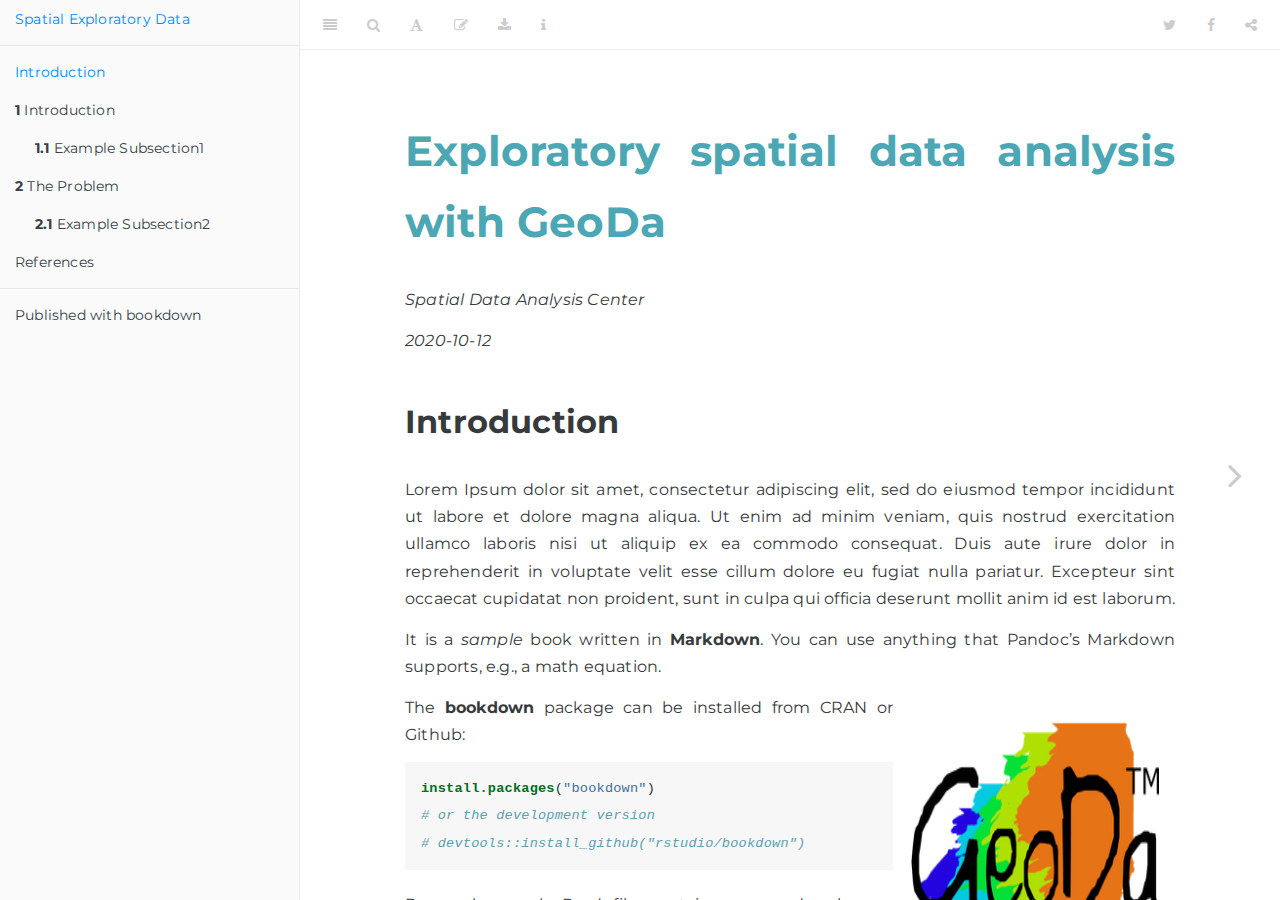
==== commit 1e297b38: "Modify writing example" ====
--- a/docs/index.html
+++ b/docs/index.html
@@ -137,8 +137,12 @@
 
 <li class="divider"></li>
 <li class="chapter" data-level="" data-path="index.html"><a href="index.html"><i class="fa fa-check"></i>Introduction</a></li>
-<li class="chapter" data-level="1" data-path="intro.html"><a href="intro.html"><i class="fa fa-check"></i><b>1</b> Introduction</a></li>
-<li class="chapter" data-level="2" data-path="the-problem.html"><a href="the-problem.html"><i class="fa fa-check"></i><b>2</b> The Problem</a></li>
+<li class="chapter" data-level="1" data-path="intro.html"><a href="intro.html"><i class="fa fa-check"></i><b>1</b> Introduction</a><ul>
+<li class="chapter" data-level="1.1" data-path="intro.html"><a href="intro.html#Example-1"><i class="fa fa-check"></i><b>1.1</b> Example Subsection1</a></li>
+</ul></li>
+<li class="chapter" data-level="2" data-path="the-problem.html"><a href="the-problem.html"><i class="fa fa-check"></i><b>2</b> The Problem</a><ul>
+<li class="chapter" data-level="2.1" data-path="the-problem.html"><a href="the-problem.html#Example-2"><i class="fa fa-check"></i><b>2.1</b> Example Subsection2</a></li>
+</ul></li>
 <li class="chapter" data-level="" data-path="references.html"><a href="references.html"><i class="fa fa-check"></i>References</a></li>
 <li class="divider"></li>
 <li><a href="https://github.com/rstudio/bookdown" target="blank">Published with bookdown</a></li>
@@ -167,8 +171,7 @@
 </div>
 <div id="introduction" class="section level1 unnumbered">
 <h1>Introduction</h1>
-<p>This is bookdown we seek to find effective ways for translating philosophy of science and history of science to improve the practice of computational social science research and teaching.
-As computational thinking and data engineering have been gaining prominence in our fields of economics, public policy and geography to help analyze larger and more complex data, we increasingly see the need to re-introduce and translate scientific reasoning, theory building, and research design to this new context to avoid descriptive, expected and unreliable results.</p>
+<p>Lorem Ipsum dolor sit amet, consectetur adipiscing elit, sed do eiusmod tempor incididunt ut labore et dolore magna aliqua. Ut enim ad minim veniam, quis nostrud exercitation ullamco laboris nisi ut aliquip ex ea commodo consequat. Duis aute irure dolor in reprehenderit in voluptate velit esse cillum dolore eu fugiat nulla pariatur. Excepteur sint occaecat cupidatat non proident, sunt in culpa qui officia deserunt mollit anim id est laborum.</p>
 <p>It is a <em>sample</em> book written in <strong>Markdown</strong>. You can use anything that Pandoc’s Markdown supports, e.g., a math equation.</p>
 <p><a href="https://www.crcpress.com/9781138304512"><img src="images/logo.png" width="250" height="375" alt="The geocompr book cover" align="right" style="margin: 0 1em 0 1em" /></a></p>
 <p>The <strong>bookdown</strong> package can be installed from CRAN or Github:</p>
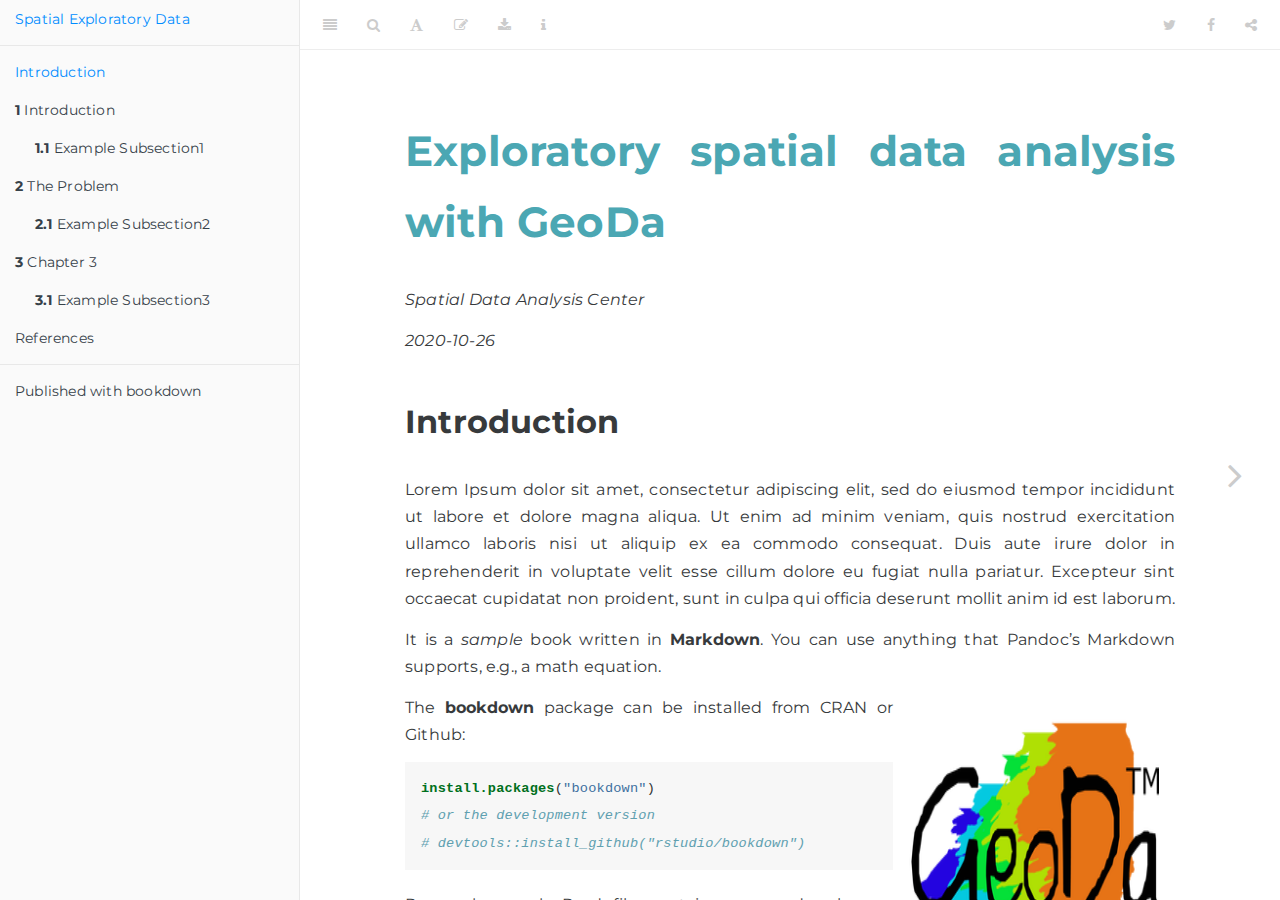
==== commit ad55bf0b: "test" ====
--- a/docs/index.html
+++ b/docs/index.html
@@ -24,7 +24,7 @@
 <meta name="author" content="Spatial Data Analysis Center" />
 
 
-<meta name="date" content="2020-10-12" />
+<meta name="date" content="2020-10-26" />
 
   <meta name="viewport" content="width=device-width, initial-scale=1" />
   <meta name="apple-mobile-web-app-capable" content="yes" />
@@ -143,6 +143,9 @@
 <li class="chapter" data-level="2" data-path="the-problem.html"><a href="the-problem.html"><i class="fa fa-check"></i><b>2</b> The Problem</a><ul>
 <li class="chapter" data-level="2.1" data-path="the-problem.html"><a href="the-problem.html#Example-2"><i class="fa fa-check"></i><b>2.1</b> Example Subsection2</a></li>
 </ul></li>
+<li class="chapter" data-level="3" data-path="chapter-3.html"><a href="chapter-3.html"><i class="fa fa-check"></i><b>3</b> Chapter 3</a><ul>
+<li class="chapter" data-level="3.1" data-path="chapter-3.html"><a href="chapter-3.html#Example-3"><i class="fa fa-check"></i><b>3.1</b> Example Subsection3</a></li>
+</ul></li>
 <li class="chapter" data-level="" data-path="references.html"><a href="references.html"><i class="fa fa-check"></i>References</a></li>
 <li class="divider"></li>
 <li><a href="https://github.com/rstudio/bookdown" target="blank">Published with bookdown</a></li>
@@ -167,7 +170,7 @@
 <div id="header">
 <h1 class="title"><span style='color: #4ba7b3; font-size:42px'>Exploratory spatial data analysis with GeoDa</h1>
 <p class="author"><em>Spatial Data Analysis Center</em></p>
-<p class="date"><em>2020-10-12</em></p>
+<p class="date"><em>2020-10-26</em></p>
 </div>
 <div id="introduction" class="section level1 unnumbered">
 <h1>Introduction</h1>
@@ -179,6 +182,7 @@
 <span id="cb1-2"><a href="index.html#cb1-2"></a><span class="co"># or the development version</span></span>
 <span id="cb1-3"><a href="index.html#cb1-3"></a><span class="co"># devtools::install_github(&quot;rstudio/bookdown&quot;)</span></span></code></pre></div>
 <p>Remember each Rmd file contains one and only one chapter, and a chapter is defined by the first-level heading <code>#</code>.</p>
+<p><a href="https://yihui.name/tinytex/">website</a></p>
 <p>To compile this example to PDF, you need XeLaTeX. You are recommended to install TinyTeX (which includes XeLaTeX): <a href="https://yihui.name/tinytex/" class="uri">https://yihui.name/tinytex/</a>.</p>
 
 </div>
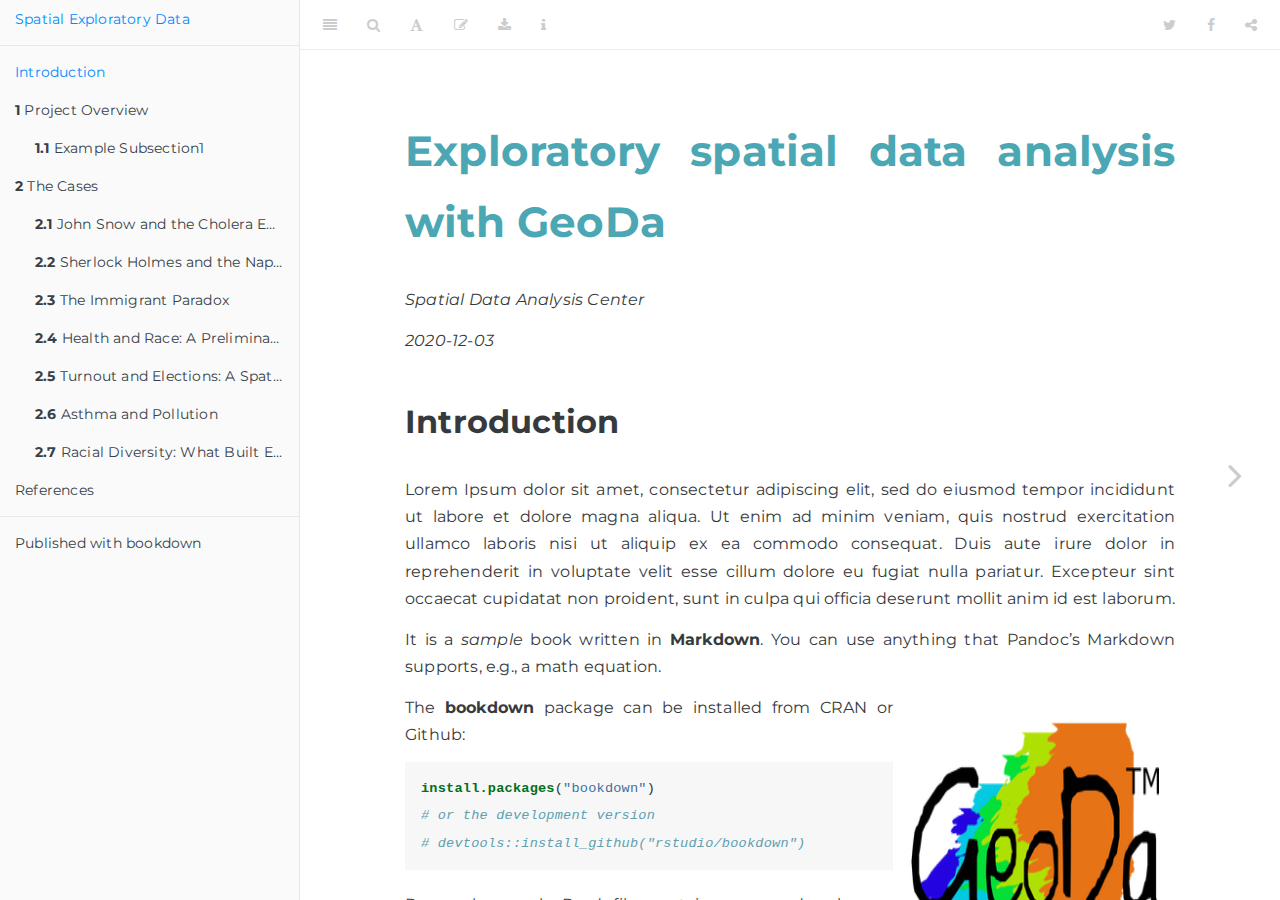
==== commit 3baac5bf: "New update" ====
--- a/docs/index.html
+++ b/docs/index.html
@@ -6,7 +6,7 @@
   <meta http-equiv="X-UA-Compatible" content="IE=edge" />
   <title>Exploratory spatial data analysis with GeoDa</title>
   <meta name="description" content="This is a bookdown example for the data analysis" />
-  <meta name="generator" content="bookdown 0.20.6 and GitBook 2.6.7" />
+  <meta name="generator" content="bookdown 0.21 and GitBook 2.6.7" />
 
   <meta property="og:title" content="Exploratory spatial data analysis with GeoDa" />
   <meta property="og:type" content="book" />
@@ -24,7 +24,7 @@
 <meta name="author" content="Spatial Data Analysis Center" />
 
 
-<meta name="date" content="2020-10-26" />
+<meta name="date" content="2020-12-03" />
 
   <meta name="viewport" content="width=device-width, initial-scale=1" />
   <meta name="apple-mobile-web-app-capable" content="yes" />
@@ -137,14 +137,17 @@
 
 <li class="divider"></li>
 <li class="chapter" data-level="" data-path="index.html"><a href="index.html"><i class="fa fa-check"></i>Introduction</a></li>
-<li class="chapter" data-level="1" data-path="intro.html"><a href="intro.html"><i class="fa fa-check"></i><b>1</b> Introduction</a><ul>
+<li class="chapter" data-level="1" data-path="intro.html"><a href="intro.html"><i class="fa fa-check"></i><b>1</b> Project Overview</a><ul>
 <li class="chapter" data-level="1.1" data-path="intro.html"><a href="intro.html#Example-1"><i class="fa fa-check"></i><b>1.1</b> Example Subsection1</a></li>
 </ul></li>
-<li class="chapter" data-level="2" data-path="the-problem.html"><a href="the-problem.html"><i class="fa fa-check"></i><b>2</b> The Problem</a><ul>
-<li class="chapter" data-level="2.1" data-path="the-problem.html"><a href="the-problem.html#Example-2"><i class="fa fa-check"></i><b>2.1</b> Example Subsection2</a></li>
-</ul></li>
-<li class="chapter" data-level="3" data-path="chapter-3.html"><a href="chapter-3.html"><i class="fa fa-check"></i><b>3</b> Chapter 3</a><ul>
-<li class="chapter" data-level="3.1" data-path="chapter-3.html"><a href="chapter-3.html#Example-3"><i class="fa fa-check"></i><b>3.1</b> Example Subsection3</a></li>
+<li class="chapter" data-level="2" data-path="the-cases.html"><a href="the-cases.html"><i class="fa fa-check"></i><b>2</b> The Cases</a><ul>
+<li class="chapter" data-level="2.1" data-path="the-cases.html"><a href="the-cases.html#john-snow-and-the-cholera-epidemic"><i class="fa fa-check"></i><b>2.1</b> John Snow and the Cholera Epidemic</a></li>
+<li class="chapter" data-level="2.2" data-path="the-cases.html"><a href="the-cases.html#sherlock-holmes-and-the-napoleon-busts"><i class="fa fa-check"></i><b>2.2</b> Sherlock Holmes and the Napoleon Busts</a></li>
+<li class="chapter" data-level="2.3" data-path="the-cases.html"><a href="the-cases.html#the-immigrant-paradox"><i class="fa fa-check"></i><b>2.3</b> The Immigrant Paradox</a></li>
+<li class="chapter" data-level="2.4" data-path="the-cases.html"><a href="the-cases.html#health-and-race-a-preliminary-approach"><i class="fa fa-check"></i><b>2.4</b> Health and Race: A Preliminary Approach</a></li>
+<li class="chapter" data-level="2.5" data-path="the-cases.html"><a href="the-cases.html#turnout-and-elections-a-spatial-perspective"><i class="fa fa-check"></i><b>2.5</b> Turnout and Elections: A Spatial Perspective</a></li>
+<li class="chapter" data-level="2.6" data-path="the-cases.html"><a href="the-cases.html#asthma-and-pollution"><i class="fa fa-check"></i><b>2.6</b> Asthma and Pollution</a></li>
+<li class="chapter" data-level="2.7" data-path="the-cases.html"><a href="the-cases.html#racial-diversity-what-built-environment-features-distinguish-racially-diverse-from-non-diverse-areas"><i class="fa fa-check"></i><b>2.7</b> Racial Diversity: What Built Environment Features Distinguish Racially Diverse from Non-Diverse Areas?</a></li>
 </ul></li>
 <li class="chapter" data-level="" data-path="references.html"><a href="references.html"><i class="fa fa-check"></i>References</a></li>
 <li class="divider"></li>
@@ -170,7 +173,7 @@
 <div id="header">
 <h1 class="title"><span style='color: #4ba7b3; font-size:42px'>Exploratory spatial data analysis with GeoDa</h1>
 <p class="author"><em>Spatial Data Analysis Center</em></p>
-<p class="date"><em>2020-10-26</em></p>
+<p class="date"><em>2020-12-03</em></p>
 </div>
 <div id="introduction" class="section level1 unnumbered">
 <h1>Introduction</h1>
--- a/docs/libs/gitbook-2.6.7/css/plugin-bookdown.css
+++ b/docs/libs/gitbook-2.6.7/css/plugin-bookdown.css
@@ -90,7 +90,7 @@
 span.theorem, span.lemma, span.corollary, span.proposition, span.conjecture {
   font-style: normal;
 }
-div.proof:after {
+div.proof>*:last-child:after {
   content: "\25a2";
   float: right;
 }
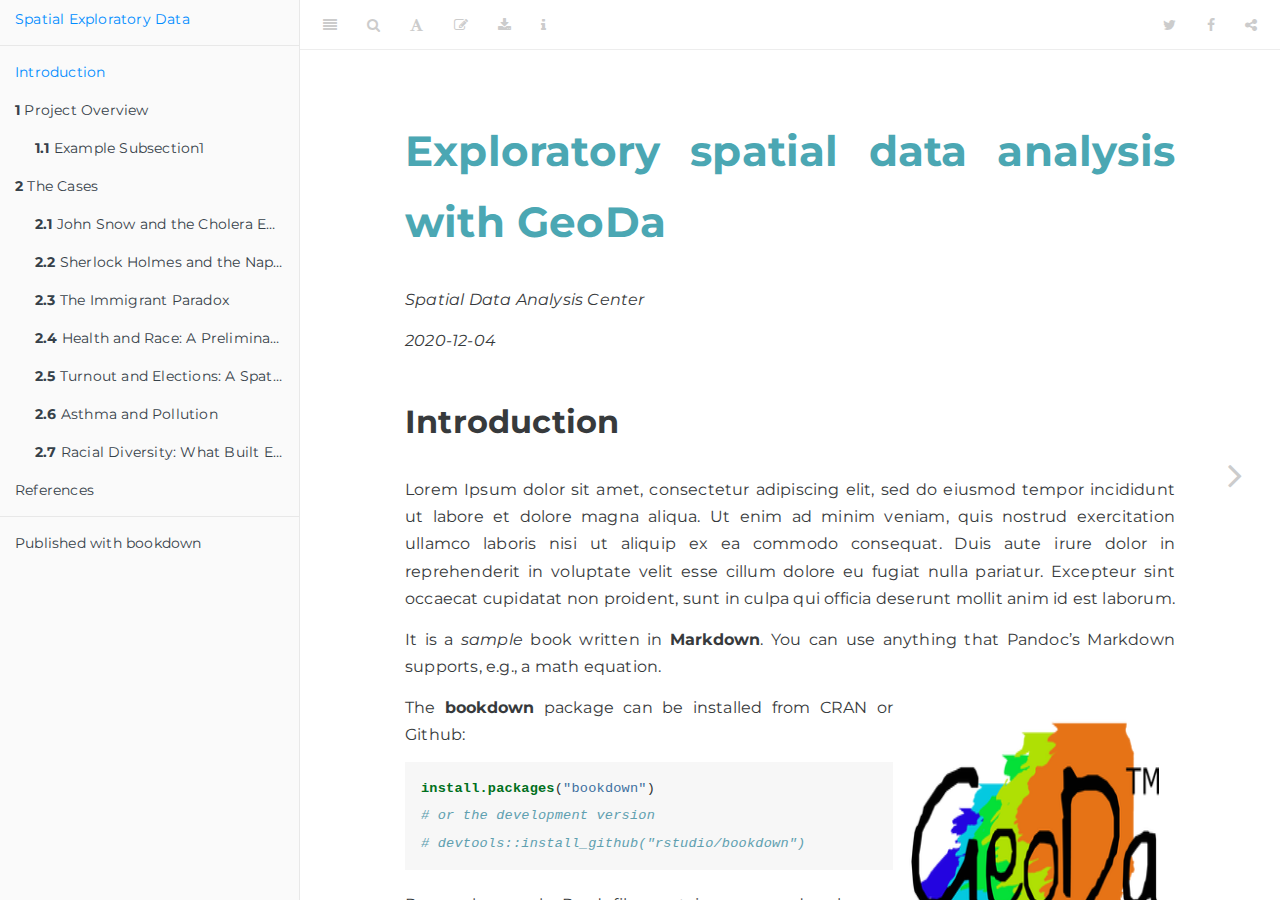
==== commit 13a58e06: "test" ====
--- a/docs/index.html
+++ b/docs/index.html
@@ -24,7 +24,7 @@
 <meta name="author" content="Spatial Data Analysis Center" />
 
 
-<meta name="date" content="2020-12-03" />
+<meta name="date" content="2020-12-04" />
 
   <meta name="viewport" content="width=device-width, initial-scale=1" />
   <meta name="apple-mobile-web-app-capable" content="yes" />
@@ -173,7 +173,7 @@
 <div id="header">
 <h1 class="title"><span style='color: #4ba7b3; font-size:42px'>Exploratory spatial data analysis with GeoDa</h1>
 <p class="author"><em>Spatial Data Analysis Center</em></p>
-<p class="date"><em>2020-12-03</em></p>
+<p class="date"><em>2020-12-04</em></p>
 </div>
 <div id="introduction" class="section level1 unnumbered">
 <h1>Introduction</h1>
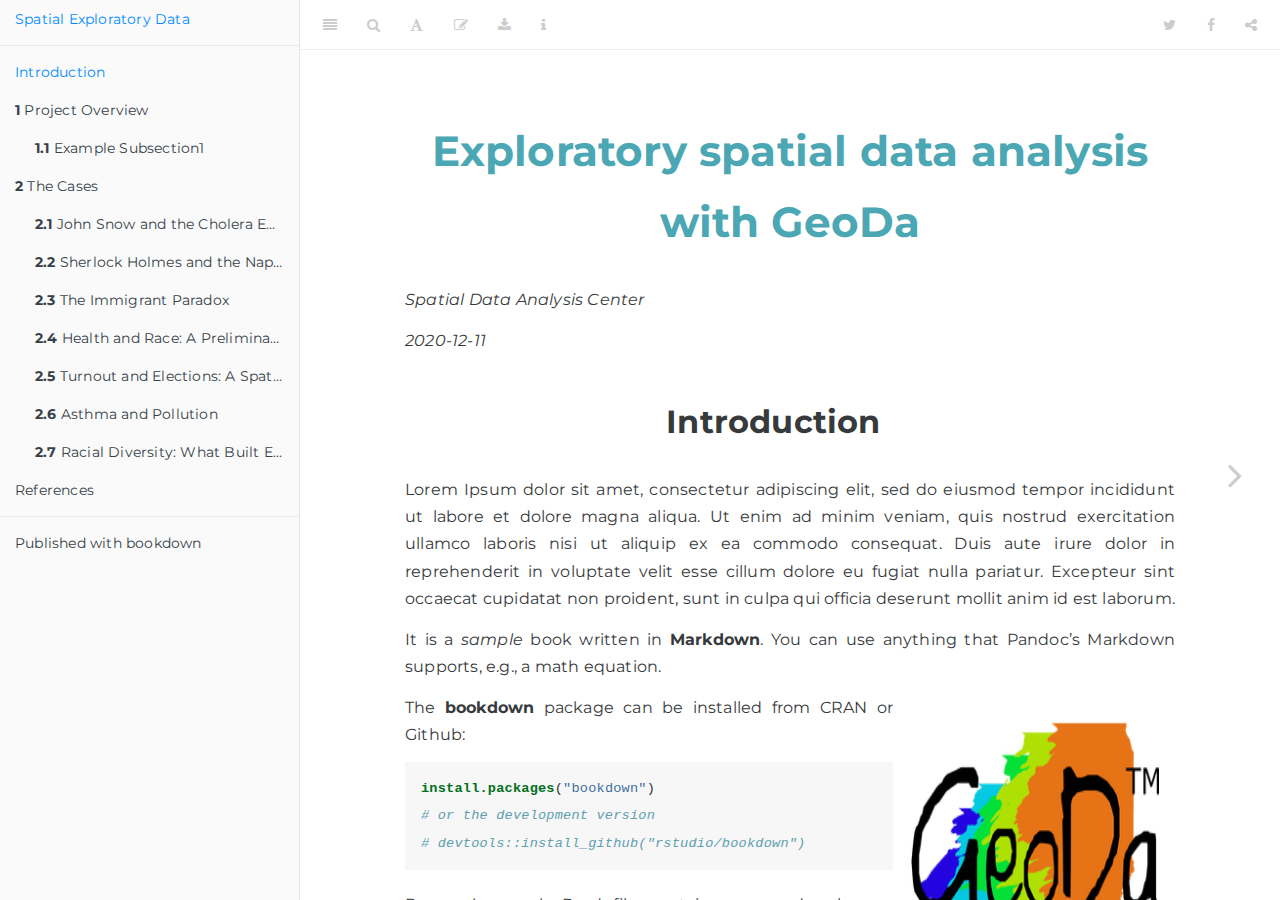
==== commit 62bed654: "update name" ====
--- a/docs/index.html
+++ b/docs/index.html
@@ -24,7 +24,7 @@
 <meta name="author" content="Spatial Data Analysis Center" />
 
 
-<meta name="date" content="2020-12-04" />
+<meta name="date" content="2020-12-11" />
 
   <meta name="viewport" content="width=device-width, initial-scale=1" />
   <meta name="apple-mobile-web-app-capable" content="yes" />
@@ -173,7 +173,7 @@
 <div id="header">
 <h1 class="title"><span style='color: #4ba7b3; font-size:42px'>Exploratory spatial data analysis with GeoDa</h1>
 <p class="author"><em>Spatial Data Analysis Center</em></p>
-<p class="date"><em>2020-12-04</em></p>
+<p class="date"><em>2020-12-11</em></p>
 </div>
 <div id="introduction" class="section level1 unnumbered">
 <h1>Introduction</h1>
--- a/docs/style.css
+++ b/docs/style.css
@@ -21,12 +21,14 @@
   font-family: 'Montserrat', sans-serif;
   color: #373a3c;
   size: 40px;
+  text-align: center;
 }
 
 h2 {
   font-family: 'Montserrat', sans-serif;
   color: #373a3c;
   size: 28px;
+  text-align: left;
 }
 
 h3 {
